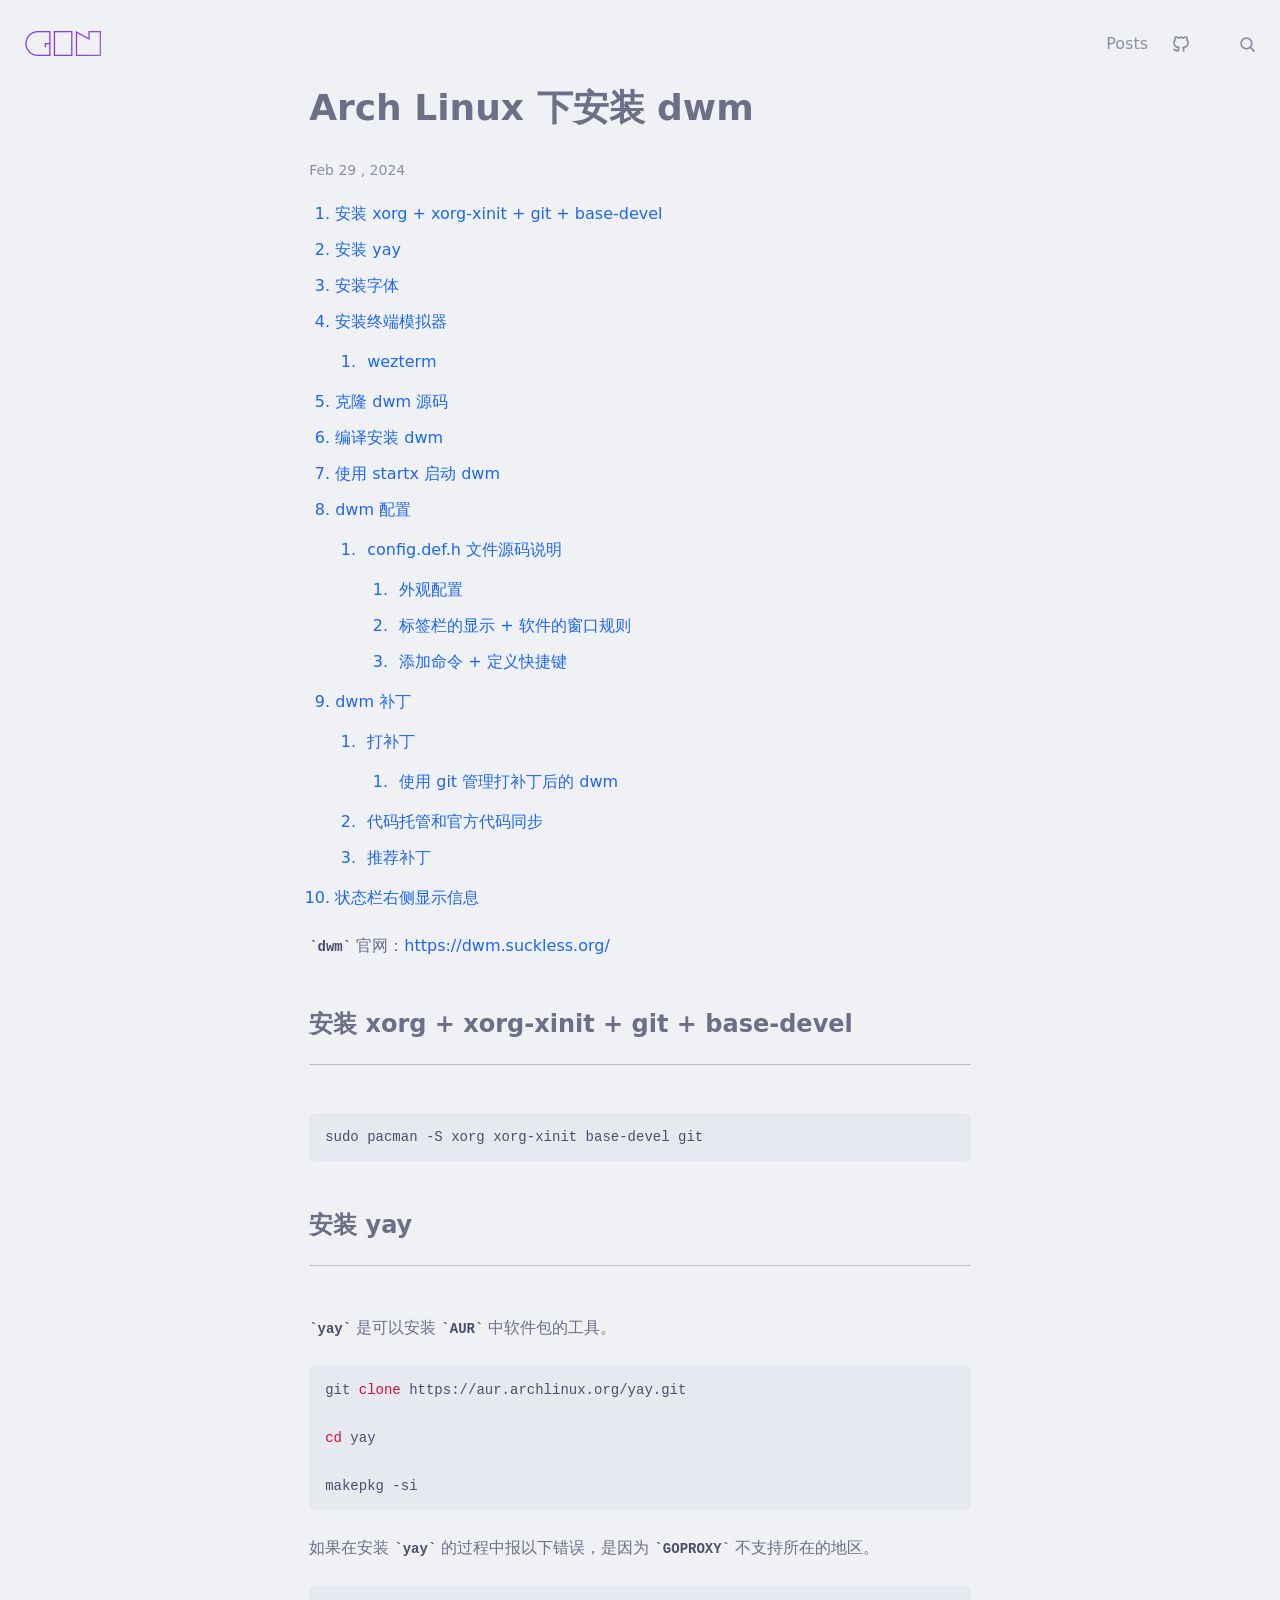
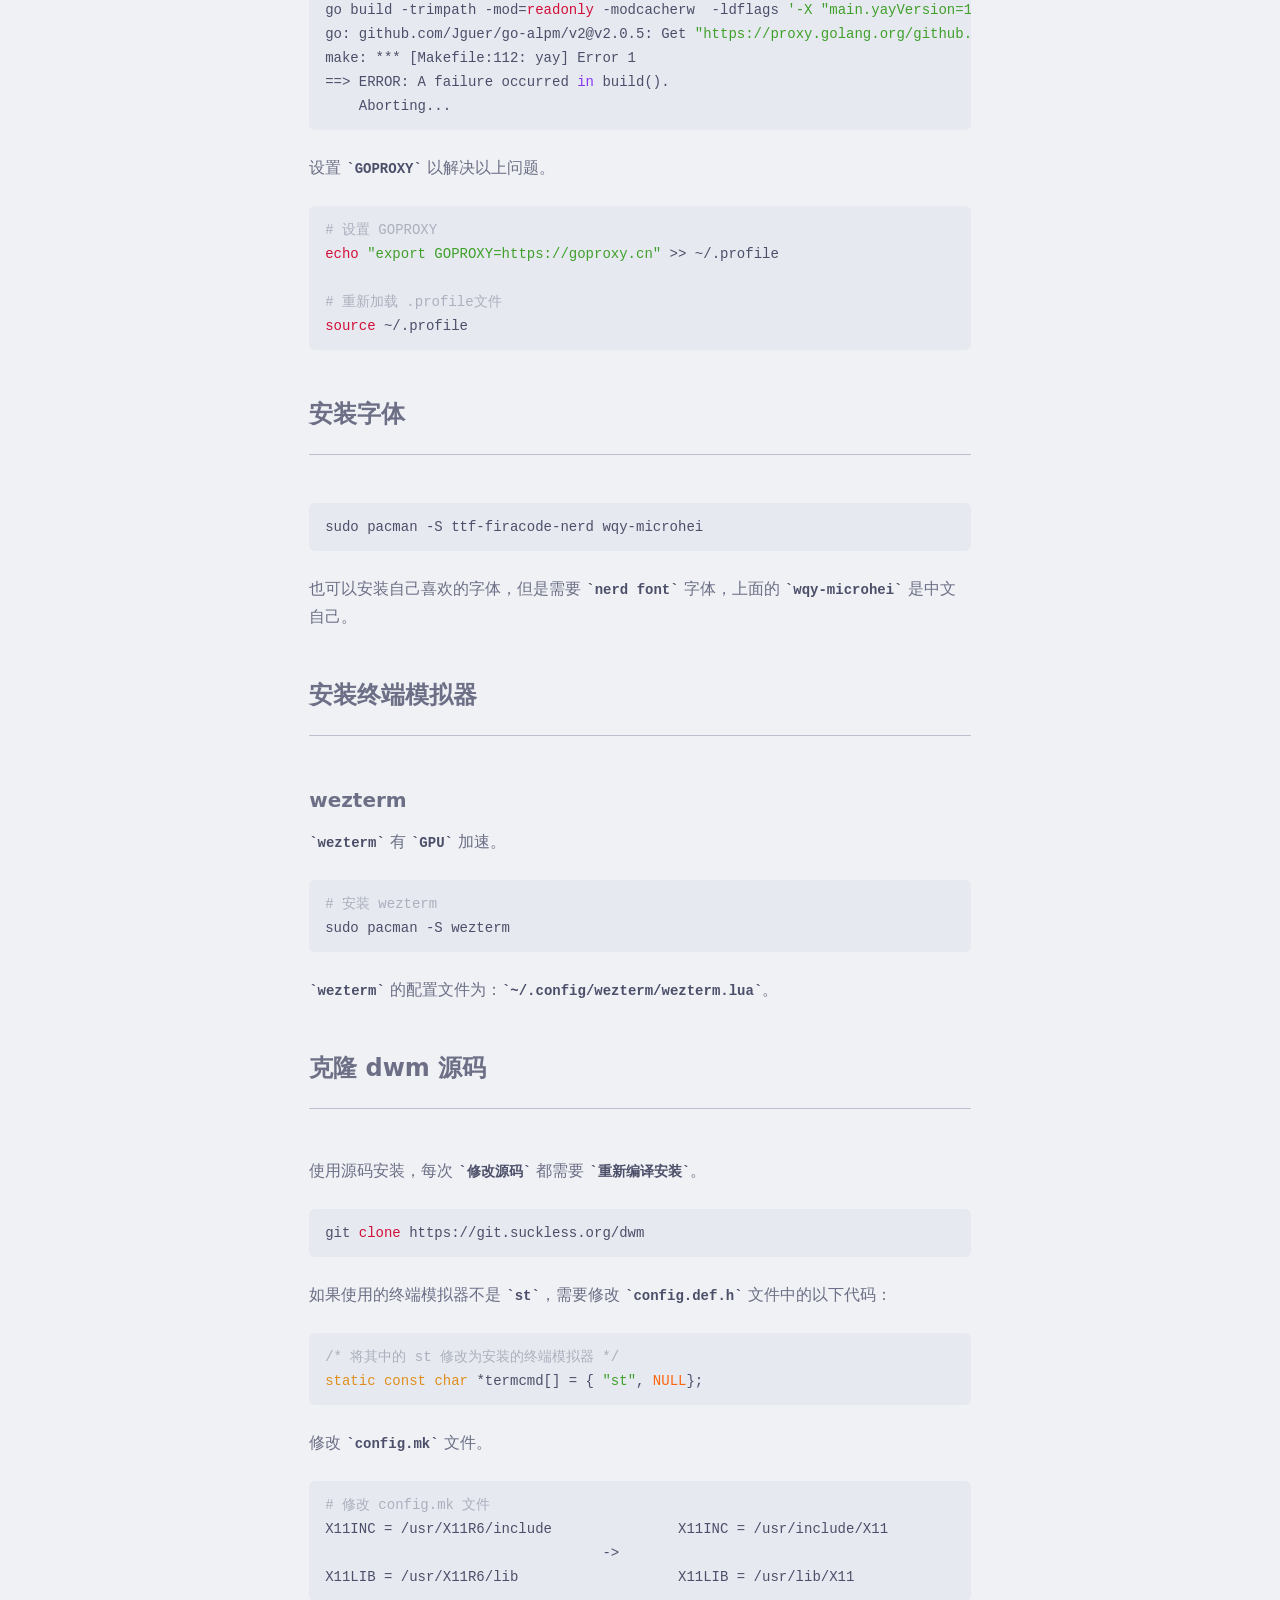
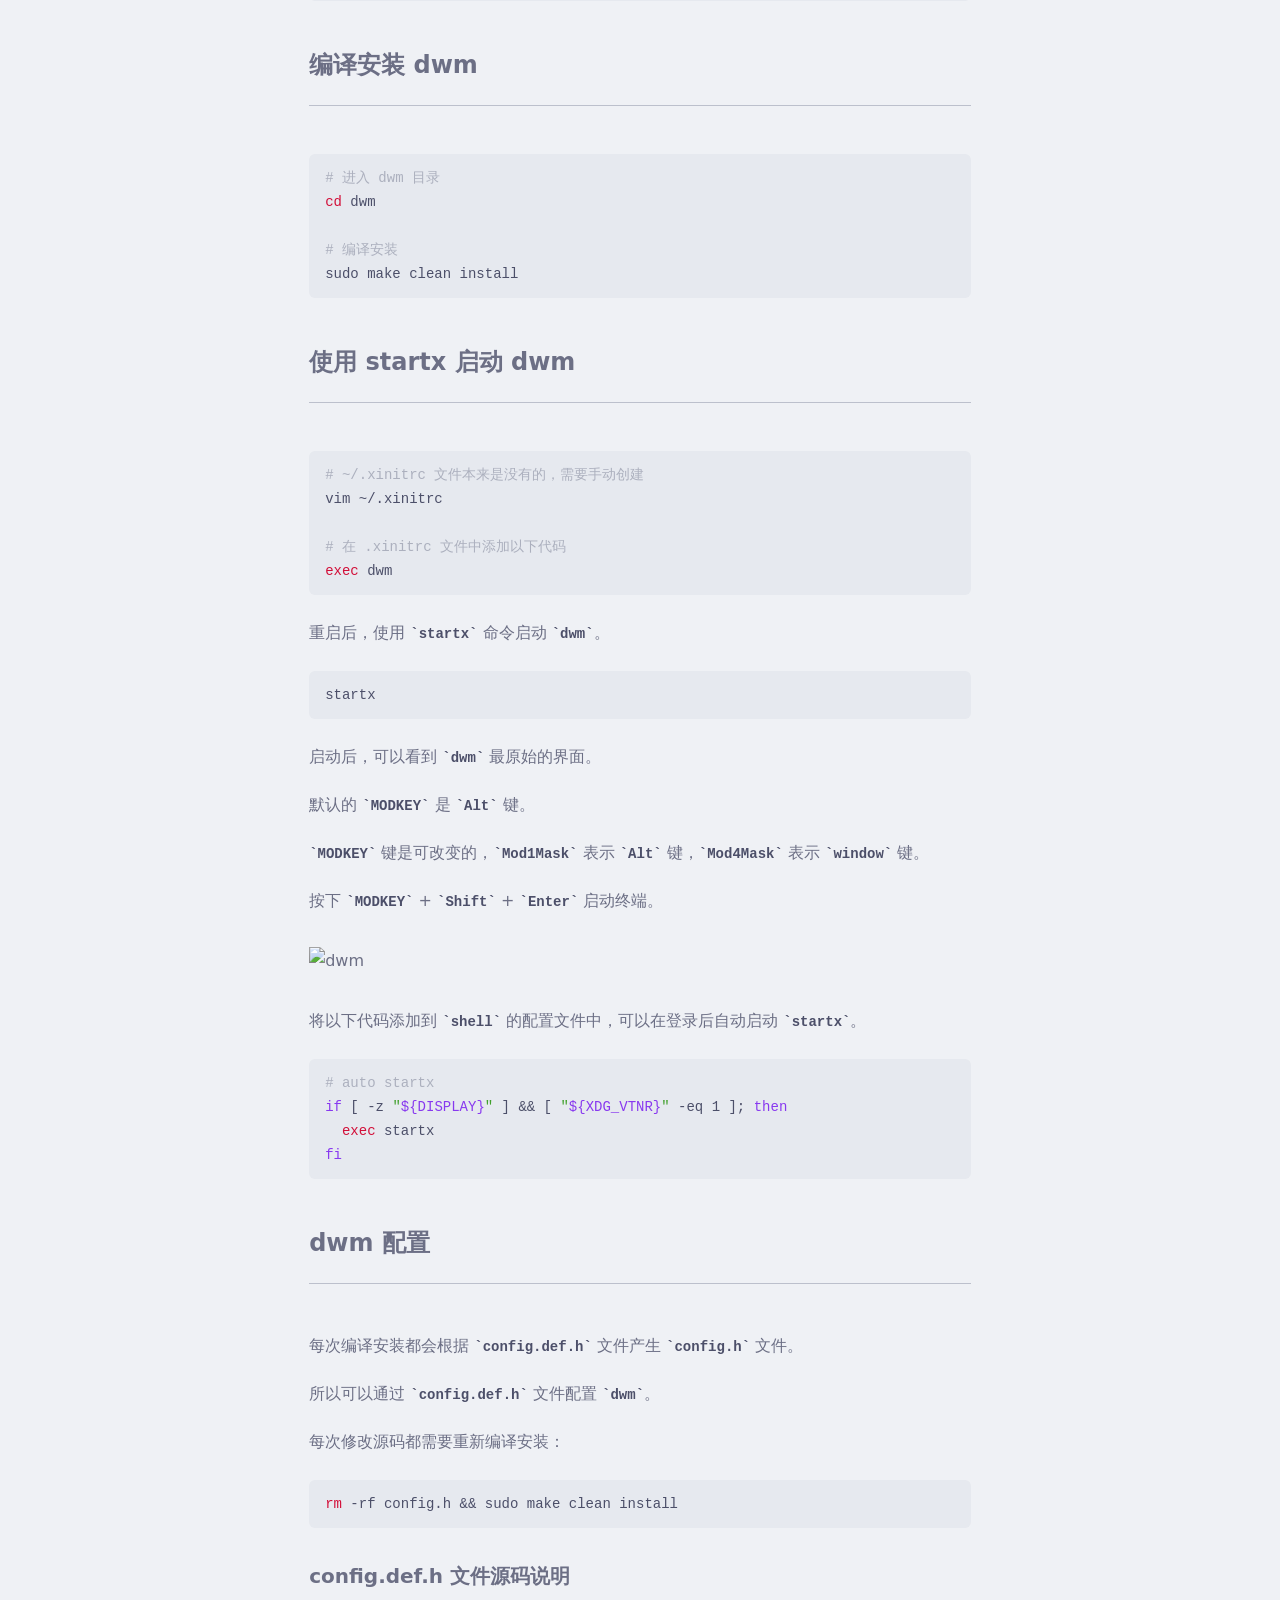
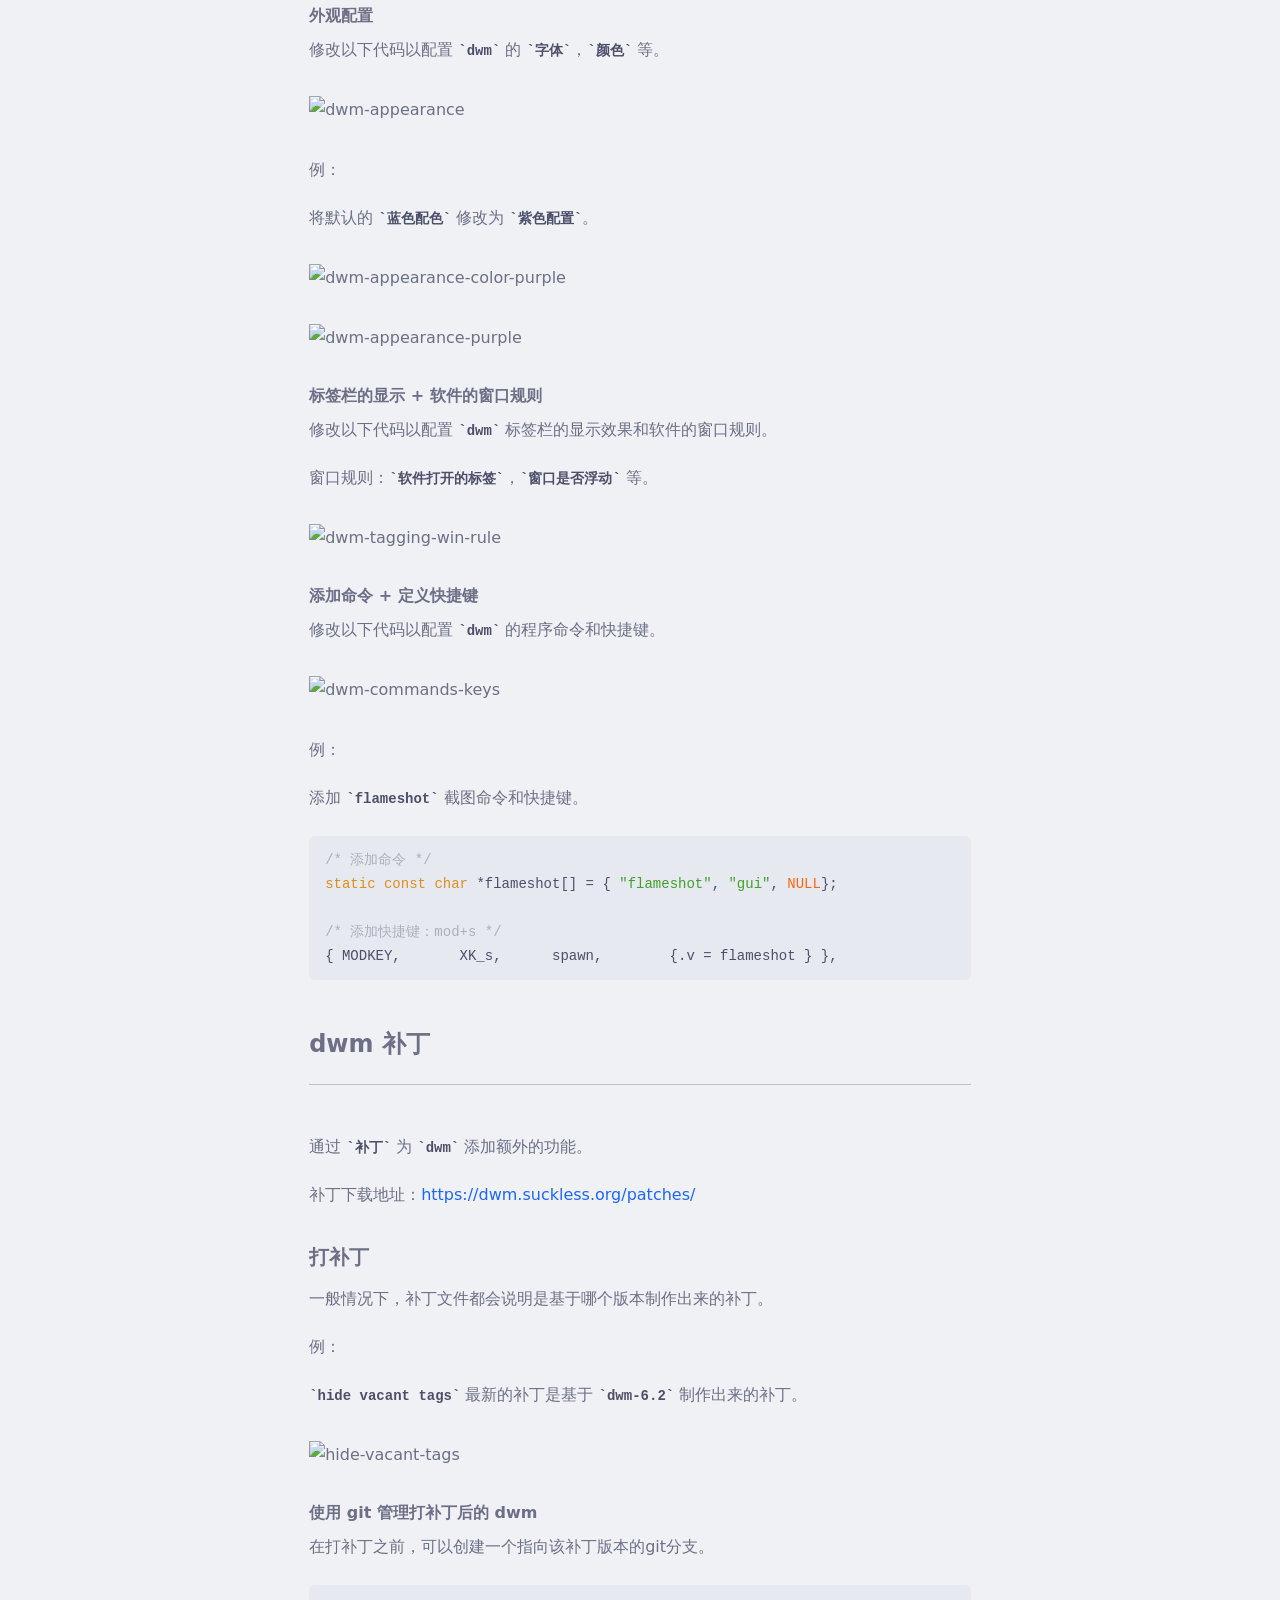
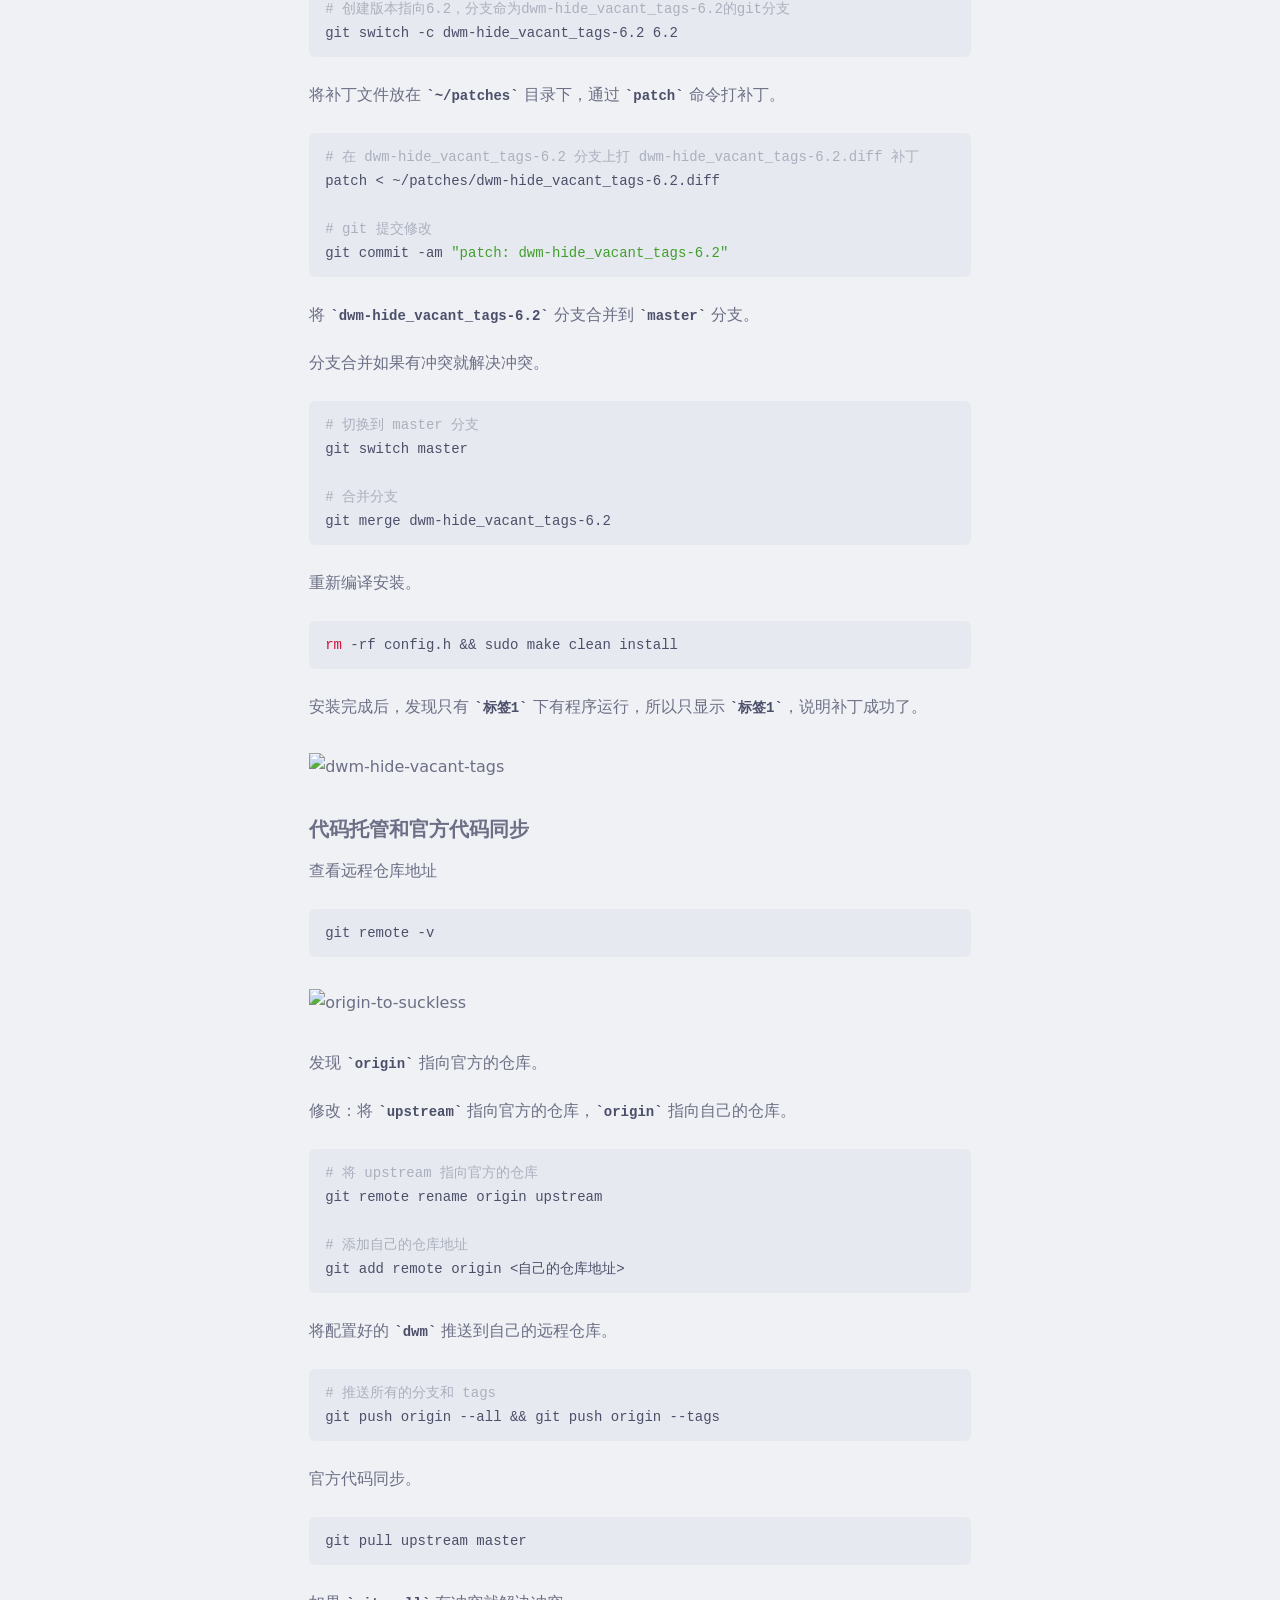
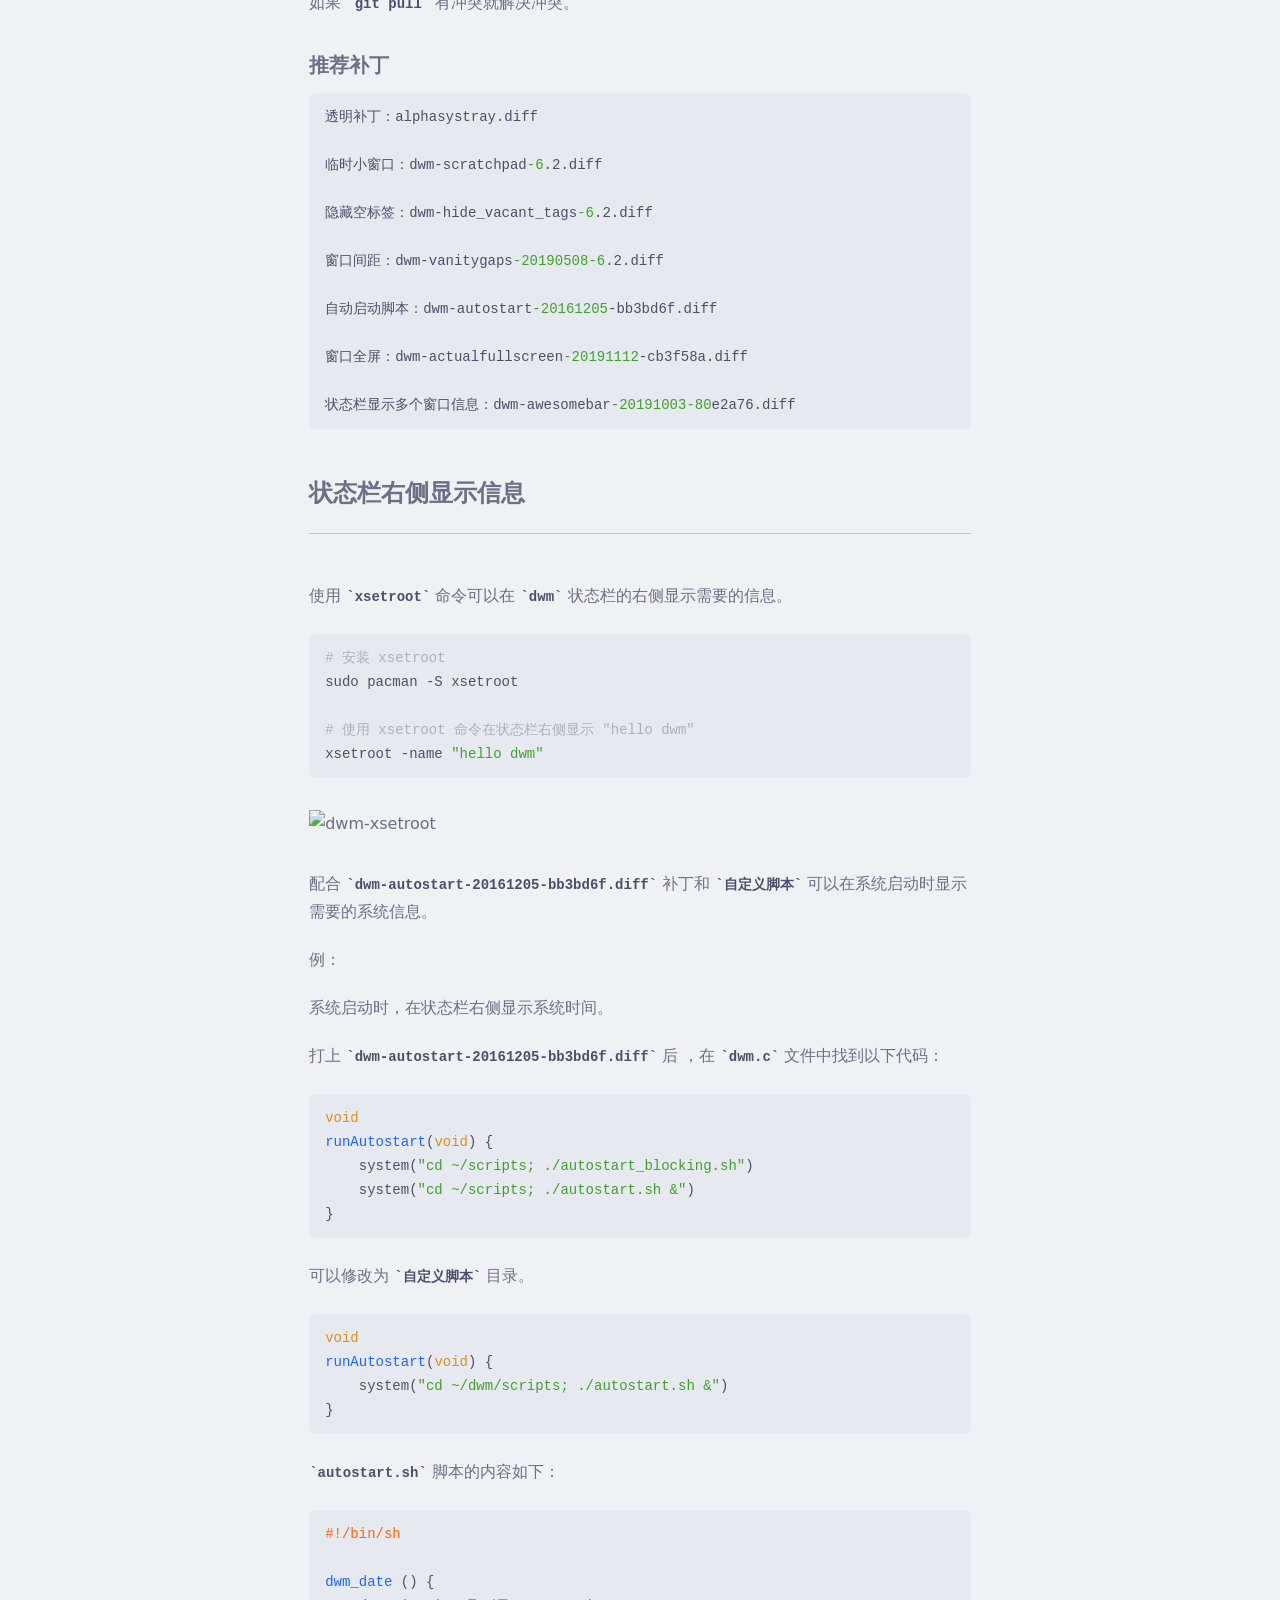
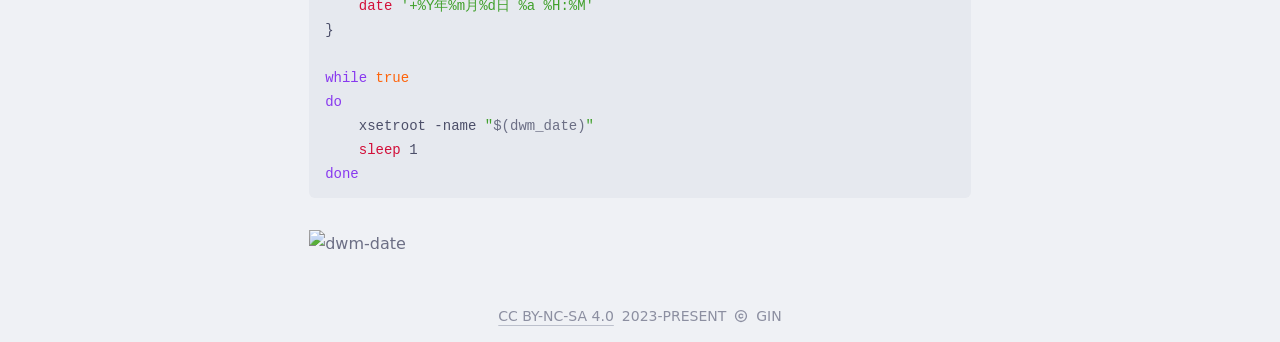
==== 2024/02/29/arch-linux-install-dwm/index.html @ 04372170 "update arch linux install dwm" ====
<!DOCTYPE html>
<html lang="en">

<head>
  <meta charset="UTF-8">
  <meta http-equiv="X-UA-Compatible" content="IE=edge">
  <meta name="viewport" content="width=device-width, initial-scale=1.0">
  <title>
    GIN
  </title>
  
<link rel="stylesheet" href="/css/common.c8cf2b51b064b4d7b999.css">
<link rel="stylesheet" href="/css/vendors.9b3ef06cd1c3624bd43e.css">

    <link rel="icon" type="image/x-icon" href="/images/favicon.ico">
<meta name="generator" content="Hexo 6.3.0"></head>


  <body class="flex flex-col h-full text-text bg-base">
    <!-- 头部 -->
    <header class="flex justify-between items-center p-6 text-text">
  <!-- logo -->
  <a class="text-4xl font-['DubtronicInline'] text-animation"
  href="/">
  GIN
</a>

    <!-- 导航栏 -->
    <nav class="flex items-center gap-x-6 text-overlay1">
  
    
      <a class="flex justify-center items-center hover:text-text" href="/archives/"
        title="Posts">
        <span class="text-lg icon-[charm--notes] md:hidden"></span>
        
          <span class="hidden md:inline-block">
            Posts
          </span>
          
      </a>
      
        
    
      <a class="flex justify-center items-center hover:text-text" target="_blank" rel="noopener" href="https://github.com/GIN-18"
        title="Github">
        <span class="text-lg icon-[charm--github] md:inline-block"></span>
        
      </a>
      
        

          <button id="mode-icon" class="text-lg transition duration-200 ease-in hover:text-text" title="dark / light"
  data-palette="mocha"></button>
            
  <button id="search-btn" class="text-lg transition duration-200 ease-in icon-[charm--search] hover:text-text"
    title="search"></button>

  <div id="search-box"
    class="z-10 hidden flex-col absolute top-0 left-0 w-full h-full p-3 bg-mantle md:fixed md:top-1/2 md:left-1/2 md:-translate-x-1/2 md:-translate-y-1/2 md:w-1/2 md:h-3/4 md:border-2 md:border-surface2 md:rounded">
    <div class="flex justify-center items-center gap-2 w-full bg-inherit">
      <!-- 输入框 -->
      <div class="relative w-full bg-inherit">
        <input type="text" id="search-input"
          class="peer bg-transparent w-full p-2 rounded text-subtext0 placeholder-transparent ring-2 ring-surface2 focus:ring-blue focus:outline-none focus:border-blue"
          placeholder="Search" />
        <label for="search-input"
          class="absolute cursor-text left-0 -top-3 text-sm text-surface2 bg-inherit mx-1 px-1 peer-placeholder-shown:text-base peer-placeholder-shown:text-surface2 peer-placeholder-shown:top-2 peer-focus:-top-3 peer-focus:text-blue peer-focus:text-sm transition-all">
          Search
        </label>
      </div>

      <!-- 关闭按钮 -->
      <button id="search-close"
        class="flex justify-center items-center p-3 border-2 border-surface2 rounded bg-inherit transition duration-200 ease-in hover:border-text hover:text-text">
        <span class="icon-[charm--cross]"></span>
      </button>
    </div>

    <!-- 搜索结果 -->
    <ul id="search-result" class="flex flex-col gap-2 mt-2 border-inherit"></ul>
  </div>
  
</nav>
</header>

      <main class="grow px-6 md:flex md:justify-center">
        <article class="prose">
  <div>
    <h1>
      Arch Linux 下安装 dwm
    </h1>
  </div>
  <div class="my-2 text-overlay1 text-sm">
    <span>Feb 29</span>
    <span>,</span>
    <span>2024</span>
  </div>
  <ol class="toc"><li class="toc-item toc-level-2"><a class="toc-link" href="#%E5%AE%89%E8%A3%85-xorg-xorg-xinit-git-base-devel"><span class="toc-text">安装 xorg + xorg-xinit + git + base-devel</span></a></li><li class="toc-item toc-level-2"><a class="toc-link" href="#%E5%AE%89%E8%A3%85-yay"><span class="toc-text">安装 yay</span></a></li><li class="toc-item toc-level-2"><a class="toc-link" href="#%E5%AE%89%E8%A3%85%E5%AD%97%E4%BD%93"><span class="toc-text">安装字体</span></a></li><li class="toc-item toc-level-2"><a class="toc-link" href="#%E5%AE%89%E8%A3%85%E7%BB%88%E7%AB%AF%E6%A8%A1%E6%8B%9F%E5%99%A8"><span class="toc-text">安装终端模拟器</span></a><ol class="toc-child"><li class="toc-item toc-level-3"><a class="toc-link" href="#wezterm"><span class="toc-text">wezterm</span></a></li></ol></li><li class="toc-item toc-level-2"><a class="toc-link" href="#%E5%85%8B%E9%9A%86-dwm-%E6%BA%90%E7%A0%81"><span class="toc-text">克隆 dwm 源码</span></a></li><li class="toc-item toc-level-2"><a class="toc-link" href="#%E7%BC%96%E8%AF%91%E5%AE%89%E8%A3%85-dwm"><span class="toc-text">编译安装 dwm</span></a></li><li class="toc-item toc-level-2"><a class="toc-link" href="#%E4%BD%BF%E7%94%A8-startx-%E5%90%AF%E5%8A%A8-dwm"><span class="toc-text">使用 startx 启动 dwm</span></a></li><li class="toc-item toc-level-2"><a class="toc-link" href="#dwm-%E9%85%8D%E7%BD%AE"><span class="toc-text">dwm 配置</span></a><ol class="toc-child"><li class="toc-item toc-level-3"><a class="toc-link" href="#config-def-h-%E6%96%87%E4%BB%B6%E6%BA%90%E7%A0%81%E8%AF%B4%E6%98%8E"><span class="toc-text">config.def.h 文件源码说明</span></a><ol class="toc-child"><li class="toc-item toc-level-4"><a class="toc-link" href="#%E5%A4%96%E8%A7%82%E9%85%8D%E7%BD%AE"><span class="toc-text">外观配置</span></a></li><li class="toc-item toc-level-4"><a class="toc-link" href="#%E6%A0%87%E7%AD%BE%E6%A0%8F%E7%9A%84%E6%98%BE%E7%A4%BA-%E8%BD%AF%E4%BB%B6%E7%9A%84%E7%AA%97%E5%8F%A3%E8%A7%84%E5%88%99"><span class="toc-text">标签栏的显示 + 软件的窗口规则</span></a></li><li class="toc-item toc-level-4"><a class="toc-link" href="#%E6%B7%BB%E5%8A%A0%E5%91%BD%E4%BB%A4-%E5%AE%9A%E4%B9%89%E5%BF%AB%E6%8D%B7%E9%94%AE"><span class="toc-text">添加命令 + 定义快捷键</span></a></li></ol></li></ol></li><li class="toc-item toc-level-2"><a class="toc-link" href="#dwm-%E8%A1%A5%E4%B8%81"><span class="toc-text">dwm 补丁</span></a><ol class="toc-child"><li class="toc-item toc-level-3"><a class="toc-link" href="#%E6%89%93%E8%A1%A5%E4%B8%81"><span class="toc-text">打补丁</span></a><ol class="toc-child"><li class="toc-item toc-level-4"><a class="toc-link" href="#%E4%BD%BF%E7%94%A8-git-%E7%AE%A1%E7%90%86%E6%89%93%E8%A1%A5%E4%B8%81%E5%90%8E%E7%9A%84-dwm"><span class="toc-text">使用 git 管理打补丁后的 dwm</span></a></li></ol></li><li class="toc-item toc-level-3"><a class="toc-link" href="#%E4%BB%A3%E7%A0%81%E6%89%98%E7%AE%A1%E5%92%8C%E5%AE%98%E6%96%B9%E4%BB%A3%E7%A0%81%E5%90%8C%E6%AD%A5"><span class="toc-text">代码托管和官方代码同步</span></a></li><li class="toc-item toc-level-3"><a class="toc-link" href="#%E6%8E%A8%E8%8D%90%E8%A1%A5%E4%B8%81"><span class="toc-text">推荐补丁</span></a></li></ol></li><li class="toc-item toc-level-2"><a class="toc-link" href="#%E7%8A%B6%E6%80%81%E6%A0%8F%E5%8F%B3%E4%BE%A7%E6%98%BE%E7%A4%BA%E4%BF%A1%E6%81%AF"><span class="toc-text">状态栏右侧显示信息</span></a></li></ol>
  <div class="articleLink">
    <p><code>dwm</code> 官网：<a target="_blank" rel="noopener" href="https://dwm.suckless.org/">https://dwm.suckless.org/</a></p>
<h2 id="安装-xorg-xorg-xinit-git-base-devel"><a href="#安装-xorg-xorg-xinit-git-base-devel" class="headerlink" title="安装 xorg + xorg-xinit + git + base-devel"></a>安装 xorg + xorg-xinit + git + base-devel</h2><hr>
<pre><code class="sh">sudo pacman -S xorg xorg-xinit base-devel git
</code></pre>
<h2 id="安装-yay"><a href="#安装-yay" class="headerlink" title="安装 yay"></a>安装 yay</h2><hr>
<p><code>yay</code> 是可以安装 <code>AUR</code> 中软件包的工具。</p>
<pre><code class="sh">git clone https://aur.archlinux.org/yay.git

cd yay

makepkg -si
</code></pre>
<p>如果在安装 <code>yay</code> 的过程中报以下错误，是因为 <code>GOPROXY</code> 不支持所在的地区。</p>
<pre><code class="sh">go build -trimpath -mod=readonly -modcacherw  -ldflags &#39;-X &quot;main.yayVersion=10.2.2&quot; -X &quot;main.localePath=/usr/share/locale/&quot; -linkmode=external&#39; -buildmode=pie -o yay
go: github.com/Jguer/go-alpm/v2@v2.0.5: Get &quot;https://proxy.golang.org/github.com/%21jguer/go-alpm/v2/@v/v2.0.5.mod&quot;: dial tcp 216.58.200.241:443: i/o timeout
make: *** [Makefile:112: yay] Error 1
==&gt; ERROR: A failure occurred in build().
    Aborting...
</code></pre>
<p>设置 <code>GOPROXY</code> 以解决以上问题。</p>
<pre><code class="sh"># 设置 GOPROXY
echo &quot;export GOPROXY=https://goproxy.cn&quot; &gt;&gt; ~/.profile

# 重新加载 .profile文件
source ~/.profile
</code></pre>
<h2 id="安装字体"><a href="#安装字体" class="headerlink" title="安装字体"></a>安装字体</h2><hr>
<pre><code class="sh">sudo pacman -S ttf-firacode-nerd wqy-microhei
</code></pre>
<p>也可以安装自己喜欢的字体，但是需要 <code>nerd font</code> 字体，上面的 <code>wqy-microhei</code> 是中文自己。</p>
<h2 id="安装终端模拟器"><a href="#安装终端模拟器" class="headerlink" title="安装终端模拟器"></a>安装终端模拟器</h2><hr>
<h3 id="wezterm"><a href="#wezterm" class="headerlink" title="wezterm"></a>wezterm</h3><p><code>wezterm</code> 有 <code>GPU</code> 加速。</p>
<pre><code class="sh"># 安装 wezterm
sudo pacman -S wezterm
</code></pre>
<p><code>wezterm</code> 的配置文件为：<code>~/.config/wezterm/wezterm.lua</code>。</p>
<h2 id="克隆-dwm-源码"><a href="#克隆-dwm-源码" class="headerlink" title="克隆 dwm 源码"></a>克隆 dwm 源码</h2><hr>
<p>使用源码安装，每次 <code>修改源码</code> 都需要 <code>重新编译安装</code>。</p>
<pre><code class="sh">git clone https://git.suckless.org/dwm
</code></pre>
<p>如果使用的终端模拟器不是 <code>st</code>，需要修改 <code>config.def.h</code> 文件中的以下代码：</p>
<pre><code class="c">/* 将其中的 st 修改为安装的终端模拟器 */
static const char *termcmd[] = &#123; &quot;st&quot;, NULL&#125;;
</code></pre>
<p>修改 <code>config.mk</code> 文件。</p>
<pre><code class="sh"># 修改 config.mk 文件
X11INC = /usr/X11R6/include               X11INC = /usr/include/X11
                                 -&gt;
X11LIB = /usr/X11R6/lib                   X11LIB = /usr/lib/X11
</code></pre>
<h2 id="编译安装-dwm"><a href="#编译安装-dwm" class="headerlink" title="编译安装 dwm"></a>编译安装 dwm</h2><hr>
<pre><code class="sh"># 进入 dwm 目录
cd dwm

# 编译安装
sudo make clean install
</code></pre>
<h2 id="使用-startx-启动-dwm"><a href="#使用-startx-启动-dwm" class="headerlink" title="使用 startx 启动 dwm"></a>使用 startx 启动 dwm</h2><hr>
<pre><code class="sh"># ~/.xinitrc 文件本来是没有的，需要手动创建
vim ~/.xinitrc

# 在 .xinitrc 文件中添加以下代码
exec dwm
</code></pre>
<p>重启后，使用 <code>startx</code> 命令启动 <code>dwm</code>。</p>
<pre><code class="sh">startx
</code></pre>
<p>启动后，可以看到 <code>dwm</code> 最原始的界面。</p>
<p>默认的 <code>MODKEY</code> 是 <code>Alt</code> 键。</p>
<p><code>MODKEY</code> 键是可改变的，<code>Mod1Mask</code> 表示 <code>Alt</code> 键，<code>Mod4Mask</code> 表示 <code>window</code> 键。</p>
<p>按下 <code>MODKEY</code> + <code>Shift</code> + <code>Enter</code> 启动终端。</p>
<p><img src="https://github.com/gin-18/pictures/blob/master/blog/arch-linux-install-dwm/dwm.png?raw=true" alt="dwm"></p>
<p>将以下代码添加到 <code>shell</code> 的配置文件中，可以在登录后自动启动 <code>startx</code>。</p>
<pre><code class="sh"># auto startx
if [ -z &quot;$&#123;DISPLAY&#125;&quot; ] &amp;&amp; [ &quot;$&#123;XDG_VTNR&#125;&quot; -eq 1 ]; then
  exec startx
fi
</code></pre>
<h2 id="dwm-配置"><a href="#dwm-配置" class="headerlink" title="dwm 配置"></a>dwm 配置</h2><hr>
<p>每次编译安装都会根据 <code>config.def.h</code> 文件产生 <code>config.h</code> 文件。</p>
<p>所以可以通过 <code>config.def.h</code> 文件配置 <code>dwm</code>。</p>
<p>每次修改源码都需要重新编译安装：</p>
<pre><code class="sh">rm -rf config.h &amp;&amp; sudo make clean install
</code></pre>
<h3 id="config-def-h-文件源码说明"><a href="#config-def-h-文件源码说明" class="headerlink" title="config.def.h 文件源码说明"></a>config.def.h 文件源码说明</h3><h4 id="外观配置"><a href="#外观配置" class="headerlink" title="外观配置"></a>外观配置</h4><p>修改以下代码以配置 <code>dwm</code> 的 <code>字体</code>，<code>颜色</code> 等。</p>
<p><img src="https://github.com/gin-18/pictures/blob/master/blog/arch-linux-install-dwm/dwm-appearance.png?raw=true" alt="dwm-appearance"></p>
<p>例：</p>
<p>将默认的 <code>蓝色配色</code> 修改为 <code>紫色配置</code>。</p>
<p><img src="https://github.com/gin-18/pictures/blob/master/blog/arch-linux-install-dwm/dwm-appearance-color-purple.png?raw=true" alt="dwm-appearance-color-purple"></p>
<p><img src="https://github.com/gin-18/pictures/blob/master/blog/arch-linux-install-dwm/dwm-appearance-purple.png?raw=true" alt="dwm-appearance-purple"></p>
<h4 id="标签栏的显示-软件的窗口规则"><a href="#标签栏的显示-软件的窗口规则" class="headerlink" title="标签栏的显示 + 软件的窗口规则"></a>标签栏的显示 + 软件的窗口规则</h4><p>修改以下代码以配置 <code>dwm</code> 标签栏的显示效果和软件的窗口规则。</p>
<p>窗口规则：<code>软件打开的标签</code>，<code>窗口是否浮动</code> 等。</p>
<p><img src="https://github.com/gin-18/pictures/blob/master/blog/arch-linux-install-dwm/dwm-tagging-win-rule.png?raw=true" alt="dwm-tagging-win-rule"></p>
<h4 id="添加命令-定义快捷键"><a href="#添加命令-定义快捷键" class="headerlink" title="添加命令 + 定义快捷键"></a>添加命令 + 定义快捷键</h4><p>修改以下代码以配置 <code>dwm</code> 的程序命令和快捷键。</p>
<p><img src="https://github.com/gin-18/pictures/blob/master/blog/arch-linux-install-dwm/dwm-commands-keys.png?raw=true" alt="dwm-commands-keys"></p>
<p>例：</p>
<p>添加 <code>flameshot</code> 截图命令和快捷键。</p>
<pre><code class="c">/* 添加命令 */
static const char *flameshot[] = &#123; &quot;flameshot&quot;, &quot;gui&quot;, NULL&#125;;

/* 添加快捷键：mod+s */
&#123; MODKEY,       XK_s,      spawn,        &#123;.v = flameshot &#125; &#125;,
</code></pre>
<h2 id="dwm-补丁"><a href="#dwm-补丁" class="headerlink" title="dwm 补丁"></a>dwm 补丁</h2><hr>
<p>通过 <code>补丁</code> 为 <code>dwm</code> 添加额外的功能。</p>
<p>补丁下载地址：<a target="_blank" rel="noopener" href="https://dwm.suckless.org/patches/">https://dwm.suckless.org/patches/</a></p>
<h3 id="打补丁"><a href="#打补丁" class="headerlink" title="打补丁"></a>打补丁</h3><p>一般情况下，补丁文件都会说明是基于哪个版本制作出来的补丁。</p>
<p>例：</p>
<p><code>hide vacant tags</code> 最新的补丁是基于 <code>dwm-6.2</code> 制作出来的补丁。</p>
<p><img src="https://github.com/gin-18/pictures/blob/master/blog/arch-linux-install-dwm/hide-vacant-tags.png?raw=true" alt="hide-vacant-tags"></p>
<h4 id="使用-git-管理打补丁后的-dwm"><a href="#使用-git-管理打补丁后的-dwm" class="headerlink" title="使用 git 管理打补丁后的 dwm"></a>使用 git 管理打补丁后的 dwm</h4><p>在打补丁之前，可以创建一个指向该补丁版本的git分支。</p>
<pre><code class="sh"># 创建版本指向6.2，分支命为dwm-hide_vacant_tags-6.2的git分支
git switch -c dwm-hide_vacant_tags-6.2 6.2
</code></pre>
<p>将补丁文件放在 <code>~/patches</code> 目录下，通过 <code>patch</code> 命令打补丁。</p>
<pre><code class="sh"># 在 dwm-hide_vacant_tags-6.2 分支上打 dwm-hide_vacant_tags-6.2.diff 补丁
patch &lt; ~/patches/dwm-hide_vacant_tags-6.2.diff

# git 提交修改
git commit -am &quot;patch: dwm-hide_vacant_tags-6.2&quot;
</code></pre>
<p>将 <code>dwm-hide_vacant_tags-6.2</code> 分支合并到 <code>master</code> 分支。</p>
<p>分支合并如果有冲突就解决冲突。</p>
<pre><code class="sh"># 切换到 master 分支
git switch master

# 合并分支
git merge dwm-hide_vacant_tags-6.2
</code></pre>
<p>重新编译安装。</p>
<pre><code class="sh">rm -rf config.h &amp;&amp; sudo make clean install
</code></pre>
<p>安装完成后，发现只有 <code>标签1</code> 下有程序运行，所以只显示 <code>标签1</code>，说明补丁成功了。</p>
<p><img src="https://github.com/gin-18/pictures/blob/master/blog/arch-linux-install-dwm/dwm-patch-hide-vacant-tags.png?raw=true" alt="dwm-hide-vacant-tags"></p>
<h3 id="代码托管和官方代码同步"><a href="#代码托管和官方代码同步" class="headerlink" title="代码托管和官方代码同步"></a>代码托管和官方代码同步</h3><p>查看远程仓库地址</p>
<pre><code class="sh">git remote -v
</code></pre>
<p><img src="https://github.com/gin-18/pictures/blob/master/blog/arch-linux-install-dwm/origin-to-suckless.png?raw=true" alt="origin-to-suckless"></p>
<p>发现 <code>origin</code> 指向官方的仓库。</p>
<p>修改：将 <code>upstream</code> 指向官方的仓库，<code>origin</code> 指向自己的仓库。</p>
<pre><code class="sh"># 将 upstream 指向官方的仓库
git remote rename origin upstream

# 添加自己的仓库地址
git add remote origin &lt;自己的仓库地址&gt;
</code></pre>
<p>将配置好的 <code>dwm</code> 推送到自己的远程仓库。</p>
<pre><code class="sh"># 推送所有的分支和 tags
git push origin --all &amp;&amp; git push origin --tags
</code></pre>
<p>官方代码同步。</p>
<pre><code class="sh">git pull upstream master
</code></pre>
<p>如果 <code>git pull</code> 有冲突就解决冲突。</p>
<h3 id="推荐补丁"><a href="#推荐补丁" class="headerlink" title="推荐补丁"></a>推荐补丁</h3><pre><code>透明补丁：alphasystray.diff

临时小窗口：dwm-scratchpad-6.2.diff

隐藏空标签：dwm-hide_vacant_tags-6.2.diff

窗口间距：dwm-vanitygaps-20190508-6.2.diff

自动启动脚本：dwm-autostart-20161205-bb3bd6f.diff

窗口全屏：dwm-actualfullscreen-20191112-cb3f58a.diff

状态栏显示多个窗口信息：dwm-awesomebar-20191003-80e2a76.diff
</code></pre>
<h2 id="状态栏右侧显示信息"><a href="#状态栏右侧显示信息" class="headerlink" title="状态栏右侧显示信息"></a>状态栏右侧显示信息</h2><hr>
<p>使用 <code>xsetroot</code> 命令可以在 <code>dwm</code> 状态栏的右侧显示需要的信息。</p>
<pre><code class="sh"># 安装 xsetroot
sudo pacman -S xsetroot

# 使用 xsetroot 命令在状态栏右侧显示 &quot;hello dwm&quot;
xsetroot -name &quot;hello dwm&quot;
</code></pre>
<p><img src="https://github.com/gin-18/pictures/blob/master/blog/arch-linux-install-dwm/dwm-xsetroot.png?raw=true" alt="dwm-xsetroot"></p>
<p>配合 <code>dwm-autostart-20161205-bb3bd6f.diff</code> 补丁和 <code>自定义脚本</code> 可以在系统启动时显示需要的系统信息。</p>
<p>例：</p>
<p>系统启动时，在状态栏右侧显示系统时间。</p>
<p>打上 <code>dwm-autostart-20161205-bb3bd6f.diff</code> 后 ，在 <code>dwm.c</code> 文件中找到以下代码：</p>
<pre><code class="c">void
runAutostart(void) &#123;
    system(&quot;cd ~/scripts; ./autostart_blocking.sh&quot;)
    system(&quot;cd ~/scripts; ./autostart.sh &amp;&quot;)
&#125;
</code></pre>
<p>可以修改为 <code>自定义脚本</code> 目录。</p>
<pre><code class="c">void
runAutostart(void) &#123;
    system(&quot;cd ~/dwm/scripts; ./autostart.sh &amp;&quot;)
&#125;
</code></pre>
<p><code>autostart.sh</code> 脚本的内容如下：</p>
<pre><code class="sh">#!/bin/sh

dwm_date () &#123;
    date &#39;+%Y年%m月%d日 %a %H:%M&#39;
&#125;

while true
do
    xsetroot -name &quot;$(dwm_date)&quot;
    sleep 1
done
</code></pre>
<p><img src="https://github.com/gin-18/pictures/blob/master/blog/arch-linux-install-dwm/dwm-date-script.png?raw=true" alt="dwm-date"></p>

  </div>
</article>

      </main>

      <!-- 底部 -->
      
  <footer class="flex justify-center items-center gap-x-2 py-4 text-overlay1 text-sm">
    <a class="underline underline-offset-4 decoration-surface1 hover:decoration-overlay1"
      target="_blank" rel="noopener" href="https://creativecommons.org/licenses/by-nc-sa/4.0/">CC BY-NC-SA 4.0</a>
    2023-PRESENT
      <span class="text-sm icon-[charm--copyright]">copyright</span>
      GIN
  </footer>

        <!-- 回到顶部 -->
        <button id="top"
          class="hidden justify-center items-center fixed bottom-6 right-6 p-3 rounded-full text-surface2 transition duration-200 ease-in hover:text-text hover:bg-crust"
          title="back to top">
          <span class="icon-[charm--arrow-up]"></span>
        </button>

        
<script src="/js/common.e5cc339d0bc5839f13d5.js"></script>
<script src="/js/index.8d3c377fa4c8b4e38a33.js"></script>
<script src="/js/mode.77eee51b081cd2b9821d.js"></script>
<script src="/js/vendors.4a5f66e331e68bc6d83e.js"></script>

  </body>

</html>
---- css/common.c8cf2b51b064b4d7b999.css ----
/*
! tailwindcss v3.3.5 | MIT License | https://tailwindcss.com
*//*
1. Prevent padding and border from affecting element width. (https://github.com/mozdevs/cssremedy/issues/4)
2. Allow adding a border to an element by just adding a border-width. (https://github.com/tailwindcss/tailwindcss/pull/116)
*/

*,
::before,
::after {
  box-sizing: border-box; /* 1 */
  border-width: 0; /* 2 */
  border-style: solid; /* 2 */
  border-color: #e5e7eb; /* 2 */
}

::before,
::after {
  --tw-content: '';
}

/*
1. Use a consistent sensible line-height in all browsers.
2. Prevent adjustments of font size after orientation changes in iOS.
3. Use a more readable tab size.
4. Use the user's configured `sans` font-family by default.
5. Use the user's configured `sans` font-feature-settings by default.
6. Use the user's configured `sans` font-variation-settings by default.
*/

html {
  line-height: 1.5; /* 1 */
  -webkit-text-size-adjust: 100%; /* 2 */
  -moz-tab-size: 4; /* 3 */
  -o-tab-size: 4;
     tab-size: 4; /* 3 */
  font-family: ui-sans-serif, system-ui, -apple-system, BlinkMacSystemFont, "Segoe UI", Roboto, "Helvetica Neue", Arial, "Noto Sans", sans-serif, "Apple Color Emoji", "Segoe UI Emoji", "Segoe UI Symbol", "Noto Color Emoji"; /* 4 */
  font-feature-settings: normal; /* 5 */
  font-variation-settings: normal; /* 6 */
}

/*
1. Remove the margin in all browsers.
2. Inherit line-height from `html` so users can set them as a class directly on the `html` element.
*/

body {
  margin: 0; /* 1 */
  line-height: inherit; /* 2 */
}

/*
1. Add the correct height in Firefox.
2. Correct the inheritance of border color in Firefox. (https://bugzilla.mozilla.org/show_bug.cgi?id=190655)
3. Ensure horizontal rules are visible by default.
*/

hr {
  height: 0; /* 1 */
  color: inherit; /* 2 */
  border-top-width: 1px; /* 3 */
}

/*
Add the correct text decoration in Chrome, Edge, and Safari.
*/

abbr:where([title]) {
  -webkit-text-decoration: underline dotted;
          text-decoration: underline dotted;
}

/*
Remove the default font size and weight for headings.
*/

h1,
h2,
h3,
h4,
h5,
h6 {
  font-size: inherit;
  font-weight: inherit;
}

/*
Reset links to optimize for opt-in styling instead of opt-out.
*/

a {
  color: inherit;
  text-decoration: inherit;
}

/*
Add the correct font weight in Edge and Safari.
*/

b,
strong {
  font-weight: bolder;
}

/*
1. Use the user's configured `mono` font family by default.
2. Correct the odd `em` font sizing in all browsers.
*/

code,
kbd,
samp,
pre {
  font-family: ui-monospace, SFMono-Regular, Menlo, Monaco, Consolas, "Liberation Mono", "Courier New", monospace; /* 1 */
  font-size: 1em; /* 2 */
}

/*
Add the correct font size in all browsers.
*/

small {
  font-size: 80%;
}

/*
Prevent `sub` and `sup` elements from affecting the line height in all browsers.
*/

sub,
sup {
  font-size: 75%;
  line-height: 0;
  position: relative;
  vertical-align: baseline;
}

sub {
  bottom: -0.25em;
}

sup {
  top: -0.5em;
}

/*
1. Remove text indentation from table contents in Chrome and Safari. (https://bugs.chromium.org/p/chromium/issues/detail?id=999088, https://bugs.webkit.org/show_bug.cgi?id=201297)
2. Correct table border color inheritance in all Chrome and Safari. (https://bugs.chromium.org/p/chromium/issues/detail?id=935729, https://bugs.webkit.org/show_bug.cgi?id=195016)
3. Remove gaps between table borders by default.
*/

table {
  text-indent: 0; /* 1 */
  border-color: inherit; /* 2 */
  border-collapse: collapse; /* 3 */
}

/*
1. Change the font styles in all browsers.
2. Remove the margin in Firefox and Safari.
3. Remove default padding in all browsers.
*/

button,
input,
optgroup,
select,
textarea {
  font-family: inherit; /* 1 */
  font-feature-settings: inherit; /* 1 */
  font-variation-settings: inherit; /* 1 */
  font-size: 100%; /* 1 */
  font-weight: inherit; /* 1 */
  line-height: inherit; /* 1 */
  color: inherit; /* 1 */
  margin: 0; /* 2 */
  padding: 0; /* 3 */
}

/*
Remove the inheritance of text transform in Edge and Firefox.
*/

button,
select {
  text-transform: none;
}

/*
1. Correct the inability to style clickable types in iOS and Safari.
2. Remove default button styles.
*/

button,
[type='button'],
[type='reset'],
[type='submit'] {
  -webkit-appearance: button; /* 1 */
  background-color: transparent; /* 2 */
  background-image: none; /* 2 */
}

/*
Use the modern Firefox focus style for all focusable elements.
*/

:-moz-focusring {
  outline: auto;
}

/*
Remove the additional `:invalid` styles in Firefox. (https://github.com/mozilla/gecko-dev/blob/2f9eacd9d3d995c937b4251a5557d95d494c9be1/layout/style/res/forms.css#L728-L737)
*/

:-moz-ui-invalid {
  box-shadow: none;
}

/*
Add the correct vertical alignment in Chrome and Firefox.
*/

progress {
  vertical-align: baseline;
}

/*
Correct the cursor style of increment and decrement buttons in Safari.
*/

::-webkit-inner-spin-button,
::-webkit-outer-spin-button {
  height: auto;
}

/*
1. Correct the odd appearance in Chrome and Safari.
2. Correct the outline style in Safari.
*/

[type='search'] {
  -webkit-appearance: textfield; /* 1 */
  outline-offset: -2px; /* 2 */
}

/*
Remove the inner padding in Chrome and Safari on macOS.
*/

::-webkit-search-decoration {
  -webkit-appearance: none;
}

/*
1. Correct the inability to style clickable types in iOS and Safari.
2. Change font properties to `inherit` in Safari.
*/

::-webkit-file-upload-button {
  -webkit-appearance: button; /* 1 */
  font: inherit; /* 2 */
}

/*
Add the correct display in Chrome and Safari.
*/

summary {
  display: list-item;
}

/*
Removes the default spacing and border for appropriate elements.
*/

blockquote,
dl,
dd,
h1,
h2,
h3,
h4,
h5,
h6,
hr,
figure,
p,
pre {
  margin: 0;
}

fieldset {
  margin: 0;
  padding: 0;
}

legend {
  padding: 0;
}

ol,
ul,
menu {
  list-style: none;
  margin: 0;
  padding: 0;
}

/*
Reset default styling for dialogs.
*/
dialog {
  padding: 0;
}

/*
Prevent resizing textareas horizontally by default.
*/

textarea {
  resize: vertical;
}

/*
1. Reset the default placeholder opacity in Firefox. (https://github.com/tailwindlabs/tailwindcss/issues/3300)
2. Set the default placeholder color to the user's configured gray 400 color.
*/

input::-moz-placeholder, textarea::-moz-placeholder {
  opacity: 1; /* 1 */
  color: #9ca3af; /* 2 */
}

input::placeholder,
textarea::placeholder {
  opacity: 1; /* 1 */
  color: #9ca3af; /* 2 */
}

/*
Set the default cursor for buttons.
*/

button,
[role="button"] {
  cursor: pointer;
}

/*
Make sure disabled buttons don't get the pointer cursor.
*/
:disabled {
  cursor: default;
}

/*
1. Make replaced elements `display: block` by default. (https://github.com/mozdevs/cssremedy/issues/14)
2. Add `vertical-align: middle` to align replaced elements more sensibly by default. (https://github.com/jensimmons/cssremedy/issues/14#issuecomment-634934210)
   This can trigger a poorly considered lint error in some tools but is included by design.
*/

img,
svg,
video,
canvas,
audio,
iframe,
embed,
object {
  display: block; /* 1 */
  vertical-align: middle; /* 2 */
}

/*
Constrain images and videos to the parent width and preserve their intrinsic aspect ratio. (https://github.com/mozdevs/cssremedy/issues/14)
*/

img,
video {
  max-width: 100%;
  height: auto;
}

/* Make elements with the HTML hidden attribute stay hidden by default */
[hidden] {
  display: none;
}

:root {
  --ctp-rosewater: 220, 138, 120;
  --ctp-flamingo: 221, 120, 120;
  --ctp-pink: 234, 118, 203;
  --ctp-mauve: 136, 57, 239;
  --ctp-red: 210, 15, 57;
  --ctp-maroon: 230, 69, 83;
  --ctp-peach: 254, 100, 11;
  --ctp-yellow: 223, 142, 29;
  --ctp-green: 64, 160, 43;
  --ctp-teal: 23, 146, 153;
  --ctp-sky: 4, 165, 229;
  --ctp-sapphire: 32, 159, 181;
  --ctp-blue: 30, 102, 245;
  --ctp-lavender: 114, 135, 253;
  --ctp-text: 76, 79, 105;
  --ctp-subtext1: 92, 95, 119;
  --ctp-subtext0: 108, 111, 133;
  --ctp-overlay2: 124, 127, 147;
  --ctp-overlay1: 140, 143, 161;
  --ctp-overlay0: 156, 160, 176;
  --ctp-surface2: 172, 176, 190;
  --ctp-surface1: 188, 192, 204;
  --ctp-surface0: 204, 208, 218;
  --ctp-base: 239, 241, 245;
  --ctp-mantle: 230, 233, 239;
  --ctp-crust: 220, 224, 232;
}

.frappe {
  --ctp-rosewater: 242, 213, 207;
  --ctp-flamingo: 238, 190, 190;
  --ctp-pink: 244, 184, 228;
  --ctp-mauve: 202, 158, 230;
  --ctp-red: 231, 130, 132;
  --ctp-maroon: 234, 153, 156;
  --ctp-peach: 239, 159, 118;
  --ctp-yellow: 229, 200, 144;
  --ctp-green: 166, 209, 137;
  --ctp-teal: 129, 200, 190;
  --ctp-sky: 153, 209, 219;
  --ctp-sapphire: 133, 193, 220;
  --ctp-blue: 140, 170, 238;
  --ctp-lavender: 186, 187, 241;
  --ctp-text: 198, 208, 245;
  --ctp-subtext1: 181, 191, 226;
  --ctp-subtext0: 165, 173, 206;
  --ctp-overlay2: 148, 156, 187;
  --ctp-overlay1: 131, 139, 167;
  --ctp-overlay0: 115, 121, 148;
  --ctp-surface2: 98, 104, 128;
  --ctp-surface1: 81, 87, 109;
  --ctp-surface0: 65, 69, 89;
  --ctp-base: 48, 52, 70;
  --ctp-mantle: 41, 44, 60;
  --ctp-crust: 35, 38, 52;
}

.macchiato {
  --ctp-rosewater: 244, 219, 214;
  --ctp-flamingo: 240, 198, 198;
  --ctp-pink: 245, 189, 230;
  --ctp-mauve: 198, 160, 246;
  --ctp-red: 237, 135, 150;
  --ctp-maroon: 238, 153, 160;
  --ctp-peach: 245, 169, 127;
  --ctp-yellow: 238, 212, 159;
  --ctp-green: 166, 218, 149;
  --ctp-teal: 139, 213, 202;
  --ctp-sky: 145, 215, 227;
  --ctp-sapphire: 125, 196, 228;
  --ctp-blue: 138, 173, 244;
  --ctp-lavender: 183, 189, 248;
  --ctp-text: 202, 211, 245;
  --ctp-subtext1: 184, 192, 224;
  --ctp-subtext0: 165, 173, 203;
  --ctp-overlay2: 147, 154, 183;
  --ctp-overlay1: 128, 135, 162;
  --ctp-overlay0: 110, 115, 141;
  --ctp-surface2: 91, 96, 120;
  --ctp-surface1: 73, 77, 100;
  --ctp-surface0: 54, 58, 79;
  --ctp-base: 36, 39, 58;
  --ctp-mantle: 30, 32, 48;
  --ctp-crust: 24, 25, 38;
}

.mocha {
  --ctp-rosewater: 245, 224, 220;
  --ctp-flamingo: 242, 205, 205;
  --ctp-pink: 245, 194, 231;
  --ctp-mauve: 203, 166, 247;
  --ctp-red: 243, 139, 168;
  --ctp-maroon: 235, 160, 172;
  --ctp-peach: 250, 179, 135;
  --ctp-yellow: 249, 226, 175;
  --ctp-green: 166, 227, 161;
  --ctp-teal: 148, 226, 213;
  --ctp-sky: 137, 220, 235;
  --ctp-sapphire: 116, 199, 236;
  --ctp-blue: 137, 180, 250;
  --ctp-lavender: 180, 190, 254;
  --ctp-text: 205, 214, 244;
  --ctp-subtext1: 186, 194, 222;
  --ctp-subtext0: 166, 173, 200;
  --ctp-overlay2: 147, 153, 178;
  --ctp-overlay1: 127, 132, 156;
  --ctp-overlay0: 108, 112, 134;
  --ctp-surface2: 88, 91, 112;
  --ctp-surface1: 69, 71, 90;
  --ctp-surface0: 49, 50, 68;
  --ctp-base: 30, 30, 46;
  --ctp-mantle: 24, 24, 37;
  --ctp-crust: 17, 17, 27;
}

* {
  scrollbar-color: initial;
  scrollbar-width: initial;
}

*, ::before, ::after {
  --tw-border-spacing-x: 0;
  --tw-border-spacing-y: 0;
  --tw-translate-x: 0;
  --tw-translate-y: 0;
  --tw-rotate: 0;
  --tw-skew-x: 0;
  --tw-skew-y: 0;
  --tw-scale-x: 1;
  --tw-scale-y: 1;
  --tw-pan-x:  ;
  --tw-pan-y:  ;
  --tw-pinch-zoom:  ;
  --tw-scroll-snap-strictness: proximity;
  --tw-gradient-from-position:  ;
  --tw-gradient-via-position:  ;
  --tw-gradient-to-position:  ;
  --tw-ordinal:  ;
  --tw-slashed-zero:  ;
  --tw-numeric-figure:  ;
  --tw-numeric-spacing:  ;
  --tw-numeric-fraction:  ;
  --tw-ring-inset:  ;
  --tw-ring-offset-width: 0px;
  --tw-ring-offset-color: #fff;
  --tw-ring-color: rgb(59 130 246 / 0.5);
  --tw-ring-offset-shadow: 0 0 #0000;
  --tw-ring-shadow: 0 0 #0000;
  --tw-shadow: 0 0 #0000;
  --tw-shadow-colored: 0 0 #0000;
  --tw-blur:  ;
  --tw-brightness:  ;
  --tw-contrast:  ;
  --tw-grayscale:  ;
  --tw-hue-rotate:  ;
  --tw-invert:  ;
  --tw-saturate:  ;
  --tw-sepia:  ;
  --tw-drop-shadow:  ;
  --tw-backdrop-blur:  ;
  --tw-backdrop-brightness:  ;
  --tw-backdrop-contrast:  ;
  --tw-backdrop-grayscale:  ;
  --tw-backdrop-hue-rotate:  ;
  --tw-backdrop-invert:  ;
  --tw-backdrop-opacity:  ;
  --tw-backdrop-saturate:  ;
  --tw-backdrop-sepia:  ;
}

::backdrop {
  --tw-border-spacing-x: 0;
  --tw-border-spacing-y: 0;
  --tw-translate-x: 0;
  --tw-translate-y: 0;
  --tw-rotate: 0;
  --tw-skew-x: 0;
  --tw-skew-y: 0;
  --tw-scale-x: 1;
  --tw-scale-y: 1;
  --tw-pan-x:  ;
  --tw-pan-y:  ;
  --tw-pinch-zoom:  ;
  --tw-scroll-snap-strictness: proximity;
  --tw-gradient-from-position:  ;
  --tw-gradient-via-position:  ;
  --tw-gradient-to-position:  ;
  --tw-ordinal:  ;
  --tw-slashed-zero:  ;
  --tw-numeric-figure:  ;
  --tw-numeric-spacing:  ;
  --tw-numeric-fraction:  ;
  --tw-ring-inset:  ;
  --tw-ring-offset-width: 0px;
  --tw-ring-offset-color: #fff;
  --tw-ring-color: rgb(59 130 246 / 0.5);
  --tw-ring-offset-shadow: 0 0 #0000;
  --tw-ring-shadow: 0 0 #0000;
  --tw-shadow: 0 0 #0000;
  --tw-shadow-colored: 0 0 #0000;
  --tw-blur:  ;
  --tw-brightness:  ;
  --tw-contrast:  ;
  --tw-grayscale:  ;
  --tw-hue-rotate:  ;
  --tw-invert:  ;
  --tw-saturate:  ;
  --tw-sepia:  ;
  --tw-drop-shadow:  ;
  --tw-backdrop-blur:  ;
  --tw-backdrop-brightness:  ;
  --tw-backdrop-contrast:  ;
  --tw-backdrop-grayscale:  ;
  --tw-backdrop-hue-rotate:  ;
  --tw-backdrop-invert:  ;
  --tw-backdrop-opacity:  ;
  --tw-backdrop-saturate:  ;
  --tw-backdrop-sepia:  ;
}
.icon-\[charm--arrow-up\] {
  display: inline-block;
  width: 1em;
  height: 1em;
  background-color: currentColor;
  -webkit-mask-image: var(--svg);
  mask-image: var(--svg);
  -webkit-mask-repeat: no-repeat;
  mask-repeat: no-repeat;
  -webkit-mask-size: 100% 100%;
  mask-size: 100% 100%;
  --svg: url("data:image/svg+xml,%3Csvg xmlns=%27http://www.w3.org/2000/svg%27 viewBox=%270 0 16 16%27 width=%2716%27 height=%2716%27%3E%3Cpath fill=%27none%27 stroke=%27black%27 stroke-linecap=%27round%27 stroke-linejoin=%27round%27 stroke-width=%271.5%27 d=%27m3.75 7.25l4.5-4.5l4.5 4.5m-4.5 6V2.75%27/%3E%3C/svg%3E");
}
.icon-\[charm--copyright\] {
  display: inline-block;
  width: 1em;
  height: 1em;
  background-color: currentColor;
  -webkit-mask-image: var(--svg);
  mask-image: var(--svg);
  -webkit-mask-repeat: no-repeat;
  mask-repeat: no-repeat;
  -webkit-mask-size: 100% 100%;
  mask-size: 100% 100%;
  --svg: url("data:image/svg+xml,%3Csvg xmlns=%27http://www.w3.org/2000/svg%27 viewBox=%270 0 16 16%27 width=%2716%27 height=%2716%27%3E%3Cg fill=%27none%27 stroke=%27black%27 stroke-linecap=%27round%27 stroke-linejoin=%27round%27 stroke-width=%271.5%27%3E%3Ccircle cx=%278%27 cy=%278%27 r=%276.25%27/%3E%3Cpath d=%27M10 6.75s-.75-1-2-1s-2.25 1-2.25 2.25s1 2.25 2.25 2.25s2-1 2-1%27/%3E%3C/g%3E%3C/svg%3E");
}
.icon-\[charm--cross\] {
  display: inline-block;
  width: 1em;
  height: 1em;
  background-color: currentColor;
  -webkit-mask-image: var(--svg);
  mask-image: var(--svg);
  -webkit-mask-repeat: no-repeat;
  mask-repeat: no-repeat;
  -webkit-mask-size: 100% 100%;
  mask-size: 100% 100%;
  --svg: url("data:image/svg+xml,%3Csvg xmlns=%27http://www.w3.org/2000/svg%27 viewBox=%270 0 16 16%27 width=%2716%27 height=%2716%27%3E%3Cpath fill=%27none%27 stroke=%27black%27 stroke-linecap=%27round%27 stroke-linejoin=%27round%27 stroke-width=%271.5%27 d=%27m11.25 4.75l-6.5 6.5m0-6.5l6.5 6.5%27/%3E%3C/svg%3E");
}
.icon-\[charm--github\] {
  display: inline-block;
  width: 1em;
  height: 1em;
  background-color: currentColor;
  -webkit-mask-image: var(--svg);
  mask-image: var(--svg);
  -webkit-mask-repeat: no-repeat;
  mask-repeat: no-repeat;
  -webkit-mask-size: 100% 100%;
  mask-size: 100% 100%;
  --svg: url("data:image/svg+xml,%3Csvg xmlns=%27http://www.w3.org/2000/svg%27 viewBox=%270 0 16 16%27 width=%2716%27 height=%2716%27%3E%3Cpath fill=%27none%27 stroke=%27black%27 stroke-linecap=%27round%27 stroke-linejoin=%27round%27 stroke-width=%271.5%27 d=%27M5.75 14.25s-.5-2 .5-3c0 0-2 0-3.5-1.5s-1-4.5 0-5.5c-.5-1.5.5-2.5.5-2.5s1.5 0 2.5 1c1-.5 3.5-.5 4.5 0c1-1 2.5-1 2.5-1s1 1 .5 2.5c1 1 1.5 4 0 5.5s-3.5 1.5-3.5 1.5c1 1 .5 3 .5 3m-5-.5c-1.5.5-3-.5-3.5-1%27/%3E%3C/svg%3E");
}
.icon-\[charm--moon\] {
  display: inline-block;
  width: 1em;
  height: 1em;
  background-color: currentColor;
  -webkit-mask-image: var(--svg);
  mask-image: var(--svg);
  -webkit-mask-repeat: no-repeat;
  mask-repeat: no-repeat;
  -webkit-mask-size: 100% 100%;
  mask-size: 100% 100%;
  --svg: url("data:image/svg+xml,%3Csvg xmlns=%27http://www.w3.org/2000/svg%27 viewBox=%270 0 16 16%27 width=%2716%27 height=%2716%27%3E%3Cpath fill=%27none%27 stroke=%27black%27 stroke-linecap=%27round%27 stroke-linejoin=%27round%27 stroke-width=%271.5%27 d=%27M1.75 8c0 3.45 2.8 6.25 6.25 6.25c3.41-.003 6.25-3 6.25-6c-1 .5-4 1.5-6-.5s-1-5-.5-6c-3 0-6 2.84-6 6.25%27/%3E%3C/svg%3E");
}
.icon-\[charm--notes\] {
  display: inline-block;
  width: 1em;
  height: 1em;
  background-color: currentColor;
  -webkit-mask-image: var(--svg);
  mask-image: var(--svg);
  -webkit-mask-repeat: no-repeat;
  mask-repeat: no-repeat;
  -webkit-mask-size: 100% 100%;
  mask-size: 100% 100%;
  --svg: url("data:image/svg+xml,%3Csvg xmlns=%27http://www.w3.org/2000/svg%27 viewBox=%270 0 16 16%27 width=%2716%27 height=%2716%27%3E%3Cpath fill=%27none%27 stroke=%27black%27 stroke-linecap=%27round%27 stroke-linejoin=%27round%27 stroke-width=%271.5%27 d=%27M2.75 1.75h10.5v12.5H2.75zm3 6h4.5m-4.5 3h2.5m-2.5-6h4.5%27/%3E%3C/svg%3E");
}
.icon-\[charm--search\] {
  display: inline-block;
  width: 1em;
  height: 1em;
  background-color: currentColor;
  -webkit-mask-image: var(--svg);
  mask-image: var(--svg);
  -webkit-mask-repeat: no-repeat;
  mask-repeat: no-repeat;
  -webkit-mask-size: 100% 100%;
  mask-size: 100% 100%;
  --svg: url("data:image/svg+xml,%3Csvg xmlns=%27http://www.w3.org/2000/svg%27 viewBox=%270 0 16 16%27 width=%2716%27 height=%2716%27%3E%3Cg fill=%27none%27 stroke=%27black%27 stroke-linecap=%27round%27 stroke-linejoin=%27round%27 stroke-width=%271.5%27%3E%3Cpath d=%27m11.25 11.25l3 3%27/%3E%3Ccircle cx=%277.5%27 cy=%277.5%27 r=%274.75%27/%3E%3C/g%3E%3C/svg%3E");
}
.icon-\[charm--sun\] {
  display: inline-block;
  width: 1em;
  height: 1em;
  background-color: currentColor;
  -webkit-mask-image: var(--svg);
  mask-image: var(--svg);
  -webkit-mask-repeat: no-repeat;
  mask-repeat: no-repeat;
  -webkit-mask-size: 100% 100%;
  mask-size: 100% 100%;
  --svg: url("data:image/svg+xml,%3Csvg xmlns=%27http://www.w3.org/2000/svg%27 viewBox=%270 0 16 16%27 width=%2716%27 height=%2716%27%3E%3Cg fill=%27none%27 stroke=%27black%27 stroke-linecap=%27round%27 stroke-linejoin=%27round%27 stroke-width=%271.5%27%3E%3Ccircle cx=%278%27 cy=%278%27 r=%273.25%27/%3E%3Cpath d=%27m2.75 13.25l.5-.5m9.5 0l.5.5m-.5-10l.5-.5m-10 .5l-.5-.5M2.25 8h-1m13.5 0h-1M8 13.75v1m0-13.5v1%27/%3E%3C/g%3E%3C/svg%3E");
}
.prose {
  color: var(--tw-prose-body);
  max-width: 65ch;
}
.prose :where(p):not(:where([class~="not-prose"],[class~="not-prose"] *)) {
  margin-top: 1.25em;
  margin-bottom: 1.25em;
}
.prose :where([class~="lead"]):not(:where([class~="not-prose"],[class~="not-prose"] *)) {
  color: var(--tw-prose-lead);
  font-size: 1.25em;
  line-height: 1.6;
  margin-top: 1.2em;
  margin-bottom: 1.2em;
}
.prose :where(a):not(:where([class~="not-prose"],[class~="not-prose"] *)) {
  color: var(--tw-prose-links);
  text-decoration: underline;
  font-weight: 500;
}
.prose :where(strong):not(:where([class~="not-prose"],[class~="not-prose"] *)) {
  color: var(--tw-prose-bold);
  font-weight: 600;
}
.prose :where(a strong):not(:where([class~="not-prose"],[class~="not-prose"] *)) {
  color: inherit;
}
.prose :where(blockquote strong):not(:where([class~="not-prose"],[class~="not-prose"] *)) {
  color: inherit;
}
.prose :where(thead th strong):not(:where([class~="not-prose"],[class~="not-prose"] *)) {
  color: inherit;
}
.prose :where(ol):not(:where([class~="not-prose"],[class~="not-prose"] *)) {
  list-style-type: decimal;
  margin-top: 1.25em;
  margin-bottom: 1.25em;
  padding-left: 1.625em;
}
.prose :where(ol[type="A"]):not(:where([class~="not-prose"],[class~="not-prose"] *)) {
  list-style-type: upper-alpha;
}
.prose :where(ol[type="a"]):not(:where([class~="not-prose"],[class~="not-prose"] *)) {
  list-style-type: lower-alpha;
}
.prose :where(ol[type="A" s]):not(:where([class~="not-prose"],[class~="not-prose"] *)) {
  list-style-type: upper-alpha;
}
.prose :where(ol[type="a" s]):not(:where([class~="not-prose"],[class~="not-prose"] *)) {
  list-style-type: lower-alpha;
}
.prose :where(ol[type="I"]):not(:where([class~="not-prose"],[class~="not-prose"] *)) {
  list-style-type: upper-roman;
}
.prose :where(ol[type="i"]):not(:where([class~="not-prose"],[class~="not-prose"] *)) {
  list-style-type: lower-roman;
}
.prose :where(ol[type="I" s]):not(:where([class~="not-prose"],[class~="not-prose"] *)) {
  list-style-type: upper-roman;
}
.prose :where(ol[type="i" s]):not(:where([class~="not-prose"],[class~="not-prose"] *)) {
  list-style-type: lower-roman;
}
.prose :where(ol[type="1"]):not(:where([class~="not-prose"],[class~="not-prose"] *)) {
  list-style-type: decimal;
}
.prose :where(ul):not(:where([class~="not-prose"],[class~="not-prose"] *)) {
  list-style-type: disc;
  margin-top: 1.25em;
  margin-bottom: 1.25em;
  padding-left: 1.625em;
}
.prose :where(ol > li):not(:where([class~="not-prose"],[class~="not-prose"] *))::marker {
  font-weight: 400;
  color: var(--tw-prose-counters);
}
.prose :where(ul > li):not(:where([class~="not-prose"],[class~="not-prose"] *))::marker {
  color: var(--tw-prose-bullets);
}
.prose :where(dt):not(:where([class~="not-prose"],[class~="not-prose"] *)) {
  color: var(--tw-prose-headings);
  font-weight: 600;
  margin-top: 1.25em;
}
.prose :where(hr):not(:where([class~="not-prose"],[class~="not-prose"] *)) {
  border-color: var(--tw-prose-hr);
  border-top-width: 1px;
  margin-top: 3em;
  margin-bottom: 3em;
}
.prose :where(blockquote):not(:where([class~="not-prose"],[class~="not-prose"] *)) {
  font-weight: 500;
  font-style: italic;
  color: var(--tw-prose-quotes);
  border-left-width: 0.25rem;
  border-left-color: var(--tw-prose-quote-borders);
  quotes: "\201C""\201D""\2018""\2019";
  margin-top: 1.6em;
  margin-bottom: 1.6em;
  padding-left: 1em;
}
.prose :where(blockquote p:first-of-type):not(:where([class~="not-prose"],[class~="not-prose"] *))::before {
  content: open-quote;
}
.prose :where(blockquote p:last-of-type):not(:where([class~="not-prose"],[class~="not-prose"] *))::after {
  content: close-quote;
}
.prose :where(h1):not(:where([class~="not-prose"],[class~="not-prose"] *)) {
  color: var(--tw-prose-headings);
  font-weight: 800;
  font-size: 2.25em;
  margin-top: 0;
  margin-bottom: 0.8888889em;
  line-height: 1.1111111;
}
.prose :where(h1 strong):not(:where([class~="not-prose"],[class~="not-prose"] *)) {
  font-weight: 900;
  color: inherit;
}
.prose :where(h2):not(:where([class~="not-prose"],[class~="not-prose"] *)) {
  color: var(--tw-prose-headings);
  font-weight: 700;
  font-size: 1.5em;
  margin-top: 2em;
  margin-bottom: 1em;
  line-height: 1.3333333;
}
.prose :where(h2 strong):not(:where([class~="not-prose"],[class~="not-prose"] *)) {
  font-weight: 800;
  color: inherit;
}
.prose :where(h3):not(:where([class~="not-prose"],[class~="not-prose"] *)) {
  color: var(--tw-prose-headings);
  font-weight: 600;
  font-size: 1.25em;
  margin-top: 1.6em;
  margin-bottom: 0.6em;
  line-height: 1.6;
}
.prose :where(h3 strong):not(:where([class~="not-prose"],[class~="not-prose"] *)) {
  font-weight: 700;
  color: inherit;
}
.prose :where(h4):not(:where([class~="not-prose"],[class~="not-prose"] *)) {
  color: var(--tw-prose-headings);
  font-weight: 600;
  margin-top: 1.5em;
  margin-bottom: 0.5em;
  line-height: 1.5;
}
.prose :where(h4 strong):not(:where([class~="not-prose"],[class~="not-prose"] *)) {
  font-weight: 700;
  color: inherit;
}
.prose :where(img):not(:where([class~="not-prose"],[class~="not-prose"] *)) {
  margin-top: 2em;
  margin-bottom: 2em;
}
.prose :where(picture):not(:where([class~="not-prose"],[class~="not-prose"] *)) {
  display: block;
  margin-top: 2em;
  margin-bottom: 2em;
}
.prose :where(kbd):not(:where([class~="not-prose"],[class~="not-prose"] *)) {
  font-weight: 500;
  font-family: inherit;
  color: var(--tw-prose-kbd);
  box-shadow: 0 0 0 1px rgb(var(--tw-prose-kbd-shadows) / 10%), 0 3px 0 rgb(var(--tw-prose-kbd-shadows) / 10%);
  font-size: 0.875em;
  border-radius: 0.3125rem;
  padding-top: 0.1875em;
  padding-right: 0.375em;
  padding-bottom: 0.1875em;
  padding-left: 0.375em;
}
.prose :where(code):not(:where([class~="not-prose"],[class~="not-prose"] *)) {
  color: var(--tw-prose-code);
  font-weight: 600;
  font-size: 0.875em;
}
.prose :where(code):not(:where([class~="not-prose"],[class~="not-prose"] *))::before {
  content: "`";
}
.prose :where(code):not(:where([class~="not-prose"],[class~="not-prose"] *))::after {
  content: "`";
}
.prose :where(a code):not(:where([class~="not-prose"],[class~="not-prose"] *)) {
  color: inherit;
}
.prose :where(h1 code):not(:where([class~="not-prose"],[class~="not-prose"] *)) {
  color: inherit;
}
.prose :where(h2 code):not(:where([class~="not-prose"],[class~="not-prose"] *)) {
  color: inherit;
  font-size: 0.875em;
}
.prose :where(h3 code):not(:where([class~="not-prose"],[class~="not-prose"] *)) {
  color: inherit;
  font-size: 0.9em;
}
.prose :where(h4 code):not(:where([class~="not-prose"],[class~="not-prose"] *)) {
  color: inherit;
}
.prose :where(blockquote code):not(:where([class~="not-prose"],[class~="not-prose"] *)) {
  color: inherit;
}
.prose :where(thead th code):not(:where([class~="not-prose"],[class~="not-prose"] *)) {
  color: inherit;
}
.prose :where(pre):not(:where([class~="not-prose"],[class~="not-prose"] *)) {
  color: var(--tw-prose-pre-code);
  background-color: var(--tw-prose-pre-bg);
  overflow-x: auto;
  font-weight: 400;
  font-size: 0.875em;
  line-height: 1.7142857;
  margin-top: 1.7142857em;
  margin-bottom: 1.7142857em;
  border-radius: 0.375rem;
  padding-top: 0.8571429em;
  padding-right: 1.1428571em;
  padding-bottom: 0.8571429em;
  padding-left: 1.1428571em;
}
.prose :where(pre code):not(:where([class~="not-prose"],[class~="not-prose"] *)) {
  background-color: transparent;
  border-width: 0;
  border-radius: 0;
  padding: 0;
  font-weight: inherit;
  color: inherit;
  font-size: inherit;
  font-family: inherit;
  line-height: inherit;
}
.prose :where(pre code):not(:where([class~="not-prose"],[class~="not-prose"] *))::before {
  content: none;
}
.prose :where(pre code):not(:where([class~="not-prose"],[class~="not-prose"] *))::after {
  content: none;
}
.prose :where(table):not(:where([class~="not-prose"],[class~="not-prose"] *)) {
  width: 100%;
  table-layout: auto;
  text-align: left;
  margin-top: 2em;
  margin-bottom: 2em;
  font-size: 0.875em;
  line-height: 1.7142857;
}
.prose :where(thead):not(:where([class~="not-prose"],[class~="not-prose"] *)) {
  border-bottom-width: 1px;
  border-bottom-color: var(--tw-prose-th-borders);
}
.prose :where(thead th):not(:where([class~="not-prose"],[class~="not-prose"] *)) {
  color: var(--tw-prose-headings);
  font-weight: 600;
  vertical-align: bottom;
  padding-right: 0.5714286em;
  padding-bottom: 0.5714286em;
  padding-left: 0.5714286em;
}
.prose :where(tbody tr):not(:where([class~="not-prose"],[class~="not-prose"] *)) {
  border-bottom-width: 1px;
  border-bottom-color: var(--tw-prose-td-borders);
}
.prose :where(tbody tr:last-child):not(:where([class~="not-prose"],[class~="not-prose"] *)) {
  border-bottom-width: 0;
}
.prose :where(tbody td):not(:where([class~="not-prose"],[class~="not-prose"] *)) {
  vertical-align: baseline;
}
.prose :where(tfoot):not(:where([class~="not-prose"],[class~="not-prose"] *)) {
  border-top-width: 1px;
  border-top-color: var(--tw-prose-th-borders);
}
.prose :where(tfoot td):not(:where([class~="not-prose"],[class~="not-prose"] *)) {
  vertical-align: top;
}
.prose :where(figure > *):not(:where([class~="not-prose"],[class~="not-prose"] *)) {
  margin-top: 0;
  margin-bottom: 0;
}
.prose :where(figcaption):not(:where([class~="not-prose"],[class~="not-prose"] *)) {
  color: var(--tw-prose-captions);
  font-size: 0.875em;
  line-height: 1.4285714;
  margin-top: 0.8571429em;
}
.prose {
  --tw-prose-body: rgb(var(--ctp-subtext0));
  --tw-prose-headings: rgb(var(--ctp-subtext0));
  --tw-prose-lead: rgb(var(--ctp-subtext0));
  --tw-prose-links: rgb(var(--ctp-blue));
  --tw-prose-bold: rgb(var(--ctp-subtext0));
  --tw-prose-counters: rgb(var(--ctp-subtext0));
  --tw-prose-bullets: rgb(var(--ctp-subtext0));
  --tw-prose-hr: rgb(var(--ctp-surface1));
  --tw-prose-quotes: rgb(var(--ctp-surface1));
  --tw-prose-quote-borders: rgb(var(--ctp-surface1));
  --tw-prose-captions: rgb(var(--ctp-subtext0));
  --tw-prose-kbd: #111827;
  --tw-prose-kbd-shadows: 17 24 39;
  --tw-prose-code: rgb(var(--ctp-text));
  --tw-prose-pre-code: rgb(var(--ctp-text));
  --tw-prose-pre-bg: rgb(var(--ctp-mantle));
  --tw-prose-th-borders: rgb(var(--ctp-subtext0));
  --tw-prose-td-borders: rgb(var(--ctp-subtext0));
  --tw-prose-invert-body: rgb(var(--ctp-subtext0));
  --tw-prose-invert-headings: #fff;
  --tw-prose-invert-lead: rgb(var(--ctp-subtext0));
  --tw-prose-invert-links: #fff;
  --tw-prose-invert-bold: #fff;
  --tw-prose-invert-counters: rgb(var(--ctp-subtext0));
  --tw-prose-invert-bullets: rgb(var(--ctp-subtext0));
  --tw-prose-invert-hr: rgb(var(--ctp-subtext0));
  --tw-prose-invert-quotes: rgb(var(--ctp-subtext0));
  --tw-prose-invert-quote-borders: rgb(var(--ctp-subtext0));
  --tw-prose-invert-captions: rgb(var(--ctp-subtext0));
  --tw-prose-invert-kbd: #fff;
  --tw-prose-invert-kbd-shadows: 255 255 255;
  --tw-prose-invert-code: #fff;
  --tw-prose-invert-pre-code: rgb(var(--ctp-subtext0));
  --tw-prose-invert-pre-bg: rgb(0 0 0 / 50%);
  --tw-prose-invert-th-borders: rgb(var(--ctp-subtext0));
  --tw-prose-invert-td-borders: rgb(var(--ctp-subtext0));
  font-size: 1rem;
  line-height: 1.75;
}
.prose :where(picture > img):not(:where([class~="not-prose"],[class~="not-prose"] *)) {
  margin-top: 0;
  margin-bottom: 0;
}
.prose :where(video):not(:where([class~="not-prose"],[class~="not-prose"] *)) {
  margin-top: 2em;
  margin-bottom: 2em;
}
.prose :where(li):not(:where([class~="not-prose"],[class~="not-prose"] *)) {
  margin-top: 0.5em;
  margin-bottom: 0.5em;
}
.prose :where(ol > li):not(:where([class~="not-prose"],[class~="not-prose"] *)) {
  padding-left: 0.375em;
}
.prose :where(ul > li):not(:where([class~="not-prose"],[class~="not-prose"] *)) {
  padding-left: 0.375em;
}
.prose :where(.prose > ul > li p):not(:where([class~="not-prose"],[class~="not-prose"] *)) {
  margin-top: 0.75em;
  margin-bottom: 0.75em;
}
.prose :where(.prose > ul > li > *:first-child):not(:where([class~="not-prose"],[class~="not-prose"] *)) {
  margin-top: 1.25em;
}
.prose :where(.prose > ul > li > *:last-child):not(:where([class~="not-prose"],[class~="not-prose"] *)) {
  margin-bottom: 1.25em;
}
.prose :where(.prose > ol > li > *:first-child):not(:where([class~="not-prose"],[class~="not-prose"] *)) {
  margin-top: 1.25em;
}
.prose :where(.prose > ol > li > *:last-child):not(:where([class~="not-prose"],[class~="not-prose"] *)) {
  margin-bottom: 1.25em;
}
.prose :where(ul ul, ul ol, ol ul, ol ol):not(:where([class~="not-prose"],[class~="not-prose"] *)) {
  margin-top: 0.75em;
  margin-bottom: 0.75em;
}
.prose :where(dl):not(:where([class~="not-prose"],[class~="not-prose"] *)) {
  margin-top: 1.25em;
  margin-bottom: 1.25em;
}
.prose :where(dd):not(:where([class~="not-prose"],[class~="not-prose"] *)) {
  margin-top: 0.5em;
  padding-left: 1.625em;
}
.prose :where(hr + *):not(:where([class~="not-prose"],[class~="not-prose"] *)) {
  margin-top: 0;
}
.prose :where(h2 + *):not(:where([class~="not-prose"],[class~="not-prose"] *)) {
  margin-top: 0;
}
.prose :where(h3 + *):not(:where([class~="not-prose"],[class~="not-prose"] *)) {
  margin-top: 0;
}
.prose :where(h4 + *):not(:where([class~="not-prose"],[class~="not-prose"] *)) {
  margin-top: 0;
}
.prose :where(thead th:first-child):not(:where([class~="not-prose"],[class~="not-prose"] *)) {
  padding-left: 0;
}
.prose :where(thead th:last-child):not(:where([class~="not-prose"],[class~="not-prose"] *)) {
  padding-right: 0;
}
.prose :where(tbody td, tfoot td):not(:where([class~="not-prose"],[class~="not-prose"] *)) {
  padding-top: 0.5714286em;
  padding-right: 0.5714286em;
  padding-bottom: 0.5714286em;
  padding-left: 0.5714286em;
}
.prose :where(tbody td:first-child, tfoot td:first-child):not(:where([class~="not-prose"],[class~="not-prose"] *)) {
  padding-left: 0;
}
.prose :where(tbody td:last-child, tfoot td:last-child):not(:where([class~="not-prose"],[class~="not-prose"] *)) {
  padding-right: 0;
}
.prose :where(figure):not(:where([class~="not-prose"],[class~="not-prose"] *)) {
  margin-top: 2em;
  margin-bottom: 2em;
}
.prose :where(.prose > :first-child):not(:where([class~="not-prose"],[class~="not-prose"] *)) {
  margin-top: 0;
}
.prose :where(.prose > :last-child):not(:where([class~="not-prose"],[class~="not-prose"] *)) {
  margin-bottom: 0;
}
.fixed {
  position: fixed;
}
.absolute {
  position: absolute;
}
.relative {
  position: relative;
}
.-top-3 {
  top: -0.75rem;
}
.bottom-6 {
  bottom: 1.5rem;
}
.left-0 {
  left: 0px;
}
.right-6 {
  right: 1.5rem;
}
.top-0 {
  top: 0px;
}
.z-10 {
  z-index: 10;
}
.mx-1 {
  margin-left: 0.25rem;
  margin-right: 0.25rem;
}
.my-2 {
  margin-top: 0.5rem;
  margin-bottom: 0.5rem;
}
.mb-16 {
  margin-bottom: 4rem;
}
.mb-2 {
  margin-bottom: 0.5rem;
}
.mb-6 {
  margin-bottom: 1.5rem;
}
.ml-2 {
  margin-left: 0.5rem;
}
.mt-2 {
  margin-top: 0.5rem;
}
.inline-block {
  display: inline-block;
}
.flex {
  display: flex;
}
.hidden {
  display: none;
}
.h-full {
  height: 100%;
}
.w-20 {
  width: 5rem;
}
.w-full {
  width: 100%;
}
.max-w-\[65ch\] {
  max-width: 65ch;
}
.grow {
  flex-grow: 1;
}
.cursor-text {
  cursor: text;
}
.flex-col {
  flex-direction: column;
}
.items-center {
  align-items: center;
}
.justify-start {
  justify-content: flex-start;
}
.justify-center {
  justify-content: center;
}
.justify-between {
  justify-content: space-between;
}
.gap-2 {
  gap: 0.5rem;
}
.gap-4 {
  gap: 1rem;
}
.gap-x-2 {
  -moz-column-gap: 0.5rem;
       column-gap: 0.5rem;
}
.gap-x-6 {
  -moz-column-gap: 1.5rem;
       column-gap: 1.5rem;
}
.overflow-hidden {
  overflow: hidden;
}
.rounded {
  border-radius: 0.25rem;
}
.rounded-full {
  border-radius: 9999px;
}
.border-2 {
  border-width: 2px;
}
.border-inherit {
  border-color: inherit;
}
.border-surface2 {
  --tw-border-opacity: 1;
  border-color: rgba(var(--ctp-surface2), var(--tw-border-opacity));
}
.border-text {
  --tw-border-opacity: 1;
  border-color: rgba(var(--ctp-text), var(--tw-border-opacity));
}
.bg-base {
  --tw-bg-opacity: 1;
  background-color: rgba(var(--ctp-base), var(--tw-bg-opacity));
}
.bg-inherit {
  background-color: inherit;
}
.bg-mantle {
  --tw-bg-opacity: 1;
  background-color: rgba(var(--ctp-mantle), var(--tw-bg-opacity));
}
.bg-transparent {
  background-color: transparent;
}
.p-2 {
  padding: 0.5rem;
}
.p-3 {
  padding: 0.75rem;
}
.p-6 {
  padding: 1.5rem;
}
.px-1 {
  padding-left: 0.25rem;
  padding-right: 0.25rem;
}
.px-6 {
  padding-left: 1.5rem;
  padding-right: 1.5rem;
}
.py-4 {
  padding-top: 1rem;
  padding-bottom: 1rem;
}
.font-\[\'DubtronicInline\'\] {
  font-family: 'DubtronicInline';
}
.text-3xl {
  font-size: 1.875rem;
  line-height: 2.25rem;
}
.text-4xl {
  font-size: 2.25rem;
  line-height: 2.5rem;
}
.text-lg {
  font-size: 1.125rem;
  line-height: 1.75rem;
}
.text-sm {
  font-size: 0.875rem;
  line-height: 1.25rem;
}
.text-xs {
  font-size: 0.75rem;
  line-height: 1rem;
}
.font-semibold {
  font-weight: 600;
}
.text-green {
  --tw-text-opacity: 1;
  color: rgba(var(--ctp-green), var(--tw-text-opacity));
}
.text-overlay1 {
  --tw-text-opacity: 1;
  color: rgba(var(--ctp-overlay1), var(--tw-text-opacity));
}
.text-subtext0 {
  --tw-text-opacity: 1;
  color: rgba(var(--ctp-subtext0), var(--tw-text-opacity));
}
.text-surface2 {
  --tw-text-opacity: 1;
  color: rgba(var(--ctp-surface2), var(--tw-text-opacity));
}
.text-text {
  --tw-text-opacity: 1;
  color: rgba(var(--ctp-text), var(--tw-text-opacity));
}
.underline {
  text-decoration-line: underline;
}
.decoration-surface1 {
  text-decoration-color: rgb(var(--ctp-surface1));
}
.underline-offset-4 {
  text-underline-offset: 4px;
}
.placeholder-transparent::-moz-placeholder {
  color: transparent;
}
.placeholder-transparent::placeholder {
  color: transparent;
}
.ring-2 {
  --tw-ring-offset-shadow: var(--tw-ring-inset) 0 0 0 var(--tw-ring-offset-width) var(--tw-ring-offset-color);
  --tw-ring-shadow: var(--tw-ring-inset) 0 0 0 calc(2px + var(--tw-ring-offset-width)) var(--tw-ring-color);
  box-shadow: var(--tw-ring-offset-shadow), var(--tw-ring-shadow), var(--tw-shadow, 0 0 #0000);
}
.ring-surface2 {
  --tw-ring-opacity: 1;
  --tw-ring-color: rgba(var(--ctp-surface2), var(--tw-ring-opacity));
}
.filter {
  filter: var(--tw-blur) var(--tw-brightness) var(--tw-contrast) var(--tw-grayscale) var(--tw-hue-rotate) var(--tw-invert) var(--tw-saturate) var(--tw-sepia) var(--tw-drop-shadow);
}
.transition {
  transition-property: color, background-color, border-color, text-decoration-color, fill, stroke, opacity, box-shadow, transform, filter, -webkit-backdrop-filter;
  transition-property: color, background-color, border-color, text-decoration-color, fill, stroke, opacity, box-shadow, transform, filter, backdrop-filter;
  transition-property: color, background-color, border-color, text-decoration-color, fill, stroke, opacity, box-shadow, transform, filter, backdrop-filter, -webkit-backdrop-filter;
  transition-timing-function: cubic-bezier(0.4, 0, 0.2, 1);
  transition-duration: 150ms;
}
.transition-all {
  transition-property: all;
  transition-timing-function: cubic-bezier(0.4, 0, 0.2, 1);
  transition-duration: 150ms;
}
.duration-150 {
  transition-duration: 150ms;
}
.duration-200 {
  transition-duration: 200ms;
}
.ease-in {
  transition-timing-function: cubic-bezier(0.4, 0, 1, 1);
}

@font-face {
  font-family: DubtronicInline;
  src: url(../fonts/d43da9d3bc4dff8c4f6f.woff2) format("woff2");
}

@font-face {
  font-family: DubtronicSolid;
  src: url(../fonts/94d0d45b5e1c3d4b9d0e.woff2) format("woff2");
}

*::-webkit-scrollbar-track {
  background-color: var(--scrollbar-track);
  border-radius: var(--scrollbar-track-radius);
}

*::-webkit-scrollbar-track:hover {
  background-color: var(--scrollbar-track-hover, var(--scrollbar-track));
}

*::-webkit-scrollbar-track:active {
  background-color: var(--scrollbar-track-active, var(--scrollbar-track-hover, var(--scrollbar-track)));
}

*::-webkit-scrollbar-thumb {
  background-color: var(--scrollbar-thumb);
  border-radius: var(--scrollbar-thumb-radius);
}

*::-webkit-scrollbar-thumb:hover {
  background-color: var(--scrollbar-thumb-hover, var(--scrollbar-thumb));
}

*::-webkit-scrollbar-thumb:active {
  background-color: var(--scrollbar-thumb-active, var(--scrollbar-thumb-hover, var(--scrollbar-thumb)));
}

*::-webkit-scrollbar-corner {
  background-color: var(--scrollbar-corner);
  border-radius: var(--scrollbar-corner-radius);
}

*::-webkit-scrollbar-corner:hover {
  background-color: var(--scrollbar-corner-hover, var(--scrollbar-corner));
}

*::-webkit-scrollbar-corner:active {
  background-color: var(--scrollbar-corner-active, var(--scrollbar-corner-hover, var(--scrollbar-corner)));
}

* {
  scrollbar-width: auto;
  scrollbar-color: var(--scrollbar-thumb, initial) var(--scrollbar-track, initial);
}

*::-webkit-scrollbar {
  display: block;
  width: var(--scrollbar-width, 16px);
  height: var(--scrollbar-height, 16px);
}

* {
  --scrollbar-thumb: rgb(var(--ctp-surface0));
  --scrollbar-thumb-radius: 0.375rem;
  --scrollbar-width: 0.5rem;
  --scrollbar-height: 0.5rem;
}

html {
  height: 100%;
}

h1,h2,h3,h4,h5,h6,header,main,footer,div,span,hr,ul,li {
  box-sizing: border-box;
}

a {
  transition-property: color, background-color, border-color, text-decoration-color, fill, stroke, opacity, box-shadow, transform, filter, -webkit-backdrop-filter;
  transition-property: color, background-color, border-color, text-decoration-color, fill, stroke, opacity, box-shadow, transform, filter, backdrop-filter;
  transition-property: color, background-color, border-color, text-decoration-color, fill, stroke, opacity, box-shadow, transform, filter, backdrop-filter, -webkit-backdrop-filter;
  transition-timing-function: cubic-bezier(0.4, 0, 0.2, 1);
  transition-duration: 200ms;
  transition-timing-function: cubic-bezier(0.4, 0, 1, 1);
}

.articleLink a {
  position: relative;
  text-decoration-line: none !important;
}

.articleLink a::after {
  position: absolute;
  bottom: -0.25rem;
  left: 0px;
  height: 2px;
  width: 100%;
  transform-origin: bottom right;
  --tw-scale-x: 0;
  transform: translate(var(--tw-translate-x), var(--tw-translate-y)) rotate(var(--tw-rotate)) skewX(var(--tw-skew-x)) skewY(var(--tw-skew-y)) scaleX(var(--tw-scale-x)) scaleY(var(--tw-scale-y));
  --tw-bg-opacity: 1;
  background-color: rgba(var(--ctp-blue), var(--tw-bg-opacity));
  transition-property: transform;
  transition-duration: 300ms;
  content: var(--tw-content);
  transition-timing-function: cubic-bezier(0.4, 0, 0.2, 1);
}

.articleLink a:hover::after {
  transform-origin: bottom left;
  content: var(--tw-content);
  --tw-scale-x: 1;
  transform: translate(var(--tw-translate-x), var(--tw-translate-y)) rotate(var(--tw-rotate)) skewX(var(--tw-skew-x)) skewY(var(--tw-skew-y)) scaleX(var(--tw-scale-x)) scaleY(var(--tw-scale-y));
}

code.hljs {
  background-color: transparent !important;
}

.toc a {
  text-decoration-line: none !important;
}

.toc > .toc-item {
  padding-left: 0px !important;
}

.toc .toc-item::marker {
  --tw-text-opacity: 1 !important;
  color: rgba(var(--ctp-blue), var(--tw-text-opacity)) !important;
}

@keyframes text-shimmer {

  from {
    background-position: 0 0;
  }

  to {
    background-position: -200% 0;
  }
}

.text-animation {
  animation: text-shimmer 2.5s ease-out infinite alternate;
  background-image: linear-gradient(110deg,rgb(var(--ctp-mauve)),45%,rgb(var(--ctp-surface0)),55%,rgb(var(--ctp-mauve)));
  background-size: 250% 100%;
  -webkit-background-clip: text;
          background-clip: text;
  color: transparent;
}

.group:hover .group-hover\:text-subtext0 {
  --tw-text-opacity: 1;
  color: rgba(var(--ctp-subtext0), var(--tw-text-opacity));
}

.group:hover .group-hover\:text-text {
  --tw-text-opacity: 1;
  color: rgba(var(--ctp-text), var(--tw-text-opacity));
}

.peer:-moz-placeholder-shown ~ .peer-placeholder-shown\:top-2 {
  top: 0.5rem;
}

.peer:placeholder-shown ~ .peer-placeholder-shown\:top-2 {
  top: 0.5rem;
}

.peer:-moz-placeholder-shown ~ .peer-placeholder-shown\:text-base {
  font-size: 1rem;
  line-height: 1.5rem;
  --tw-text-opacity: 1;
  color: rgba(var(--ctp-base), var(--tw-text-opacity));
}

.peer:placeholder-shown ~ .peer-placeholder-shown\:text-base {
  font-size: 1rem;
  line-height: 1.5rem;
  --tw-text-opacity: 1;
  color: rgba(var(--ctp-base), var(--tw-text-opacity));
}

.peer:-moz-placeholder-shown ~ .peer-placeholder-shown\:text-surface2 {
  --tw-text-opacity: 1;
  color: rgba(var(--ctp-surface2), var(--tw-text-opacity));
}

.peer:placeholder-shown ~ .peer-placeholder-shown\:text-surface2 {
  --tw-text-opacity: 1;
  color: rgba(var(--ctp-surface2), var(--tw-text-opacity));
}

.peer:focus ~ .peer-focus\:-top-3 {
  top: -0.75rem;
}

.peer:focus ~ .peer-focus\:text-sm {
  font-size: 0.875rem;
  line-height: 1.25rem;
}

.peer:focus ~ .peer-focus\:text-blue {
  --tw-text-opacity: 1;
  color: rgba(var(--ctp-blue), var(--tw-text-opacity));
}

.hover\:border-text:hover {
  --tw-border-opacity: 1;
  border-color: rgba(var(--ctp-text), var(--tw-border-opacity));
}

.hover\:bg-crust:hover {
  --tw-bg-opacity: 1;
  background-color: rgba(var(--ctp-crust), var(--tw-bg-opacity));
}

.hover\:text-text:hover {
  --tw-text-opacity: 1;
  color: rgba(var(--ctp-text), var(--tw-text-opacity));
}

.hover\:decoration-overlay1:hover {
  text-decoration-color: rgb(var(--ctp-overlay1));
}

.focus\:border-blue:focus {
  --tw-border-opacity: 1;
  border-color: rgba(var(--ctp-blue), var(--tw-border-opacity));
}

.focus\:outline-none:focus {
  outline: 2px solid transparent;
  outline-offset: 2px;
}

.focus\:ring-blue:focus {
  --tw-ring-opacity: 1;
  --tw-ring-color: rgba(var(--ctp-blue), var(--tw-ring-opacity));
}

@media (min-width: 768px) {

  .md\:fixed {
    position: fixed;
  }

  .md\:absolute {
    position: absolute;
  }

  .md\:relative {
    position: relative;
  }

  .md\:left-1\/2 {
    left: 50%;
  }

  .md\:left-8 {
    left: 2rem;
  }

  .md\:top-1\/2 {
    top: 50%;
  }

  .md\:top-16 {
    top: 4rem;
  }

  .md\:inline-block {
    display: inline-block;
  }

  .md\:flex {
    display: flex;
  }

  .md\:hidden {
    display: none;
  }

  .md\:h-3\/4 {
    height: 75%;
  }

  .md\:w-1\/2 {
    width: 50%;
  }

  .md\:w-\[65ch\] {
    width: 65ch;
  }

  .md\:-translate-x-1\/2 {
    --tw-translate-x: -50%;
    transform: translate(var(--tw-translate-x), var(--tw-translate-y)) rotate(var(--tw-rotate)) skewX(var(--tw-skew-x)) skewY(var(--tw-skew-y)) scaleX(var(--tw-scale-x)) scaleY(var(--tw-scale-y));
  }

  .md\:-translate-y-1\/2 {
    --tw-translate-y: -50%;
    transform: translate(var(--tw-translate-x), var(--tw-translate-y)) rotate(var(--tw-rotate)) skewX(var(--tw-skew-x)) skewY(var(--tw-skew-y)) scaleX(var(--tw-scale-x)) scaleY(var(--tw-scale-y));
  }

  .md\:justify-center {
    justify-content: center;
  }

  .md\:rounded {
    border-radius: 0.25rem;
  }

  .md\:border-2 {
    border-width: 2px;
  }

  .md\:border-surface2 {
    --tw-border-opacity: 1;
    border-color: rgba(var(--ctp-surface2), var(--tw-border-opacity));
  }

  .md\:text-9xl {
    font-size: 8rem;
    line-height: 1;
  }

  .md\:text-surface0 {
    --tw-text-opacity: 1;
    color: rgba(var(--ctp-surface0), var(--tw-text-opacity));
  }

  .md\:opacity-25 {
    opacity: 0.25;
  }
}
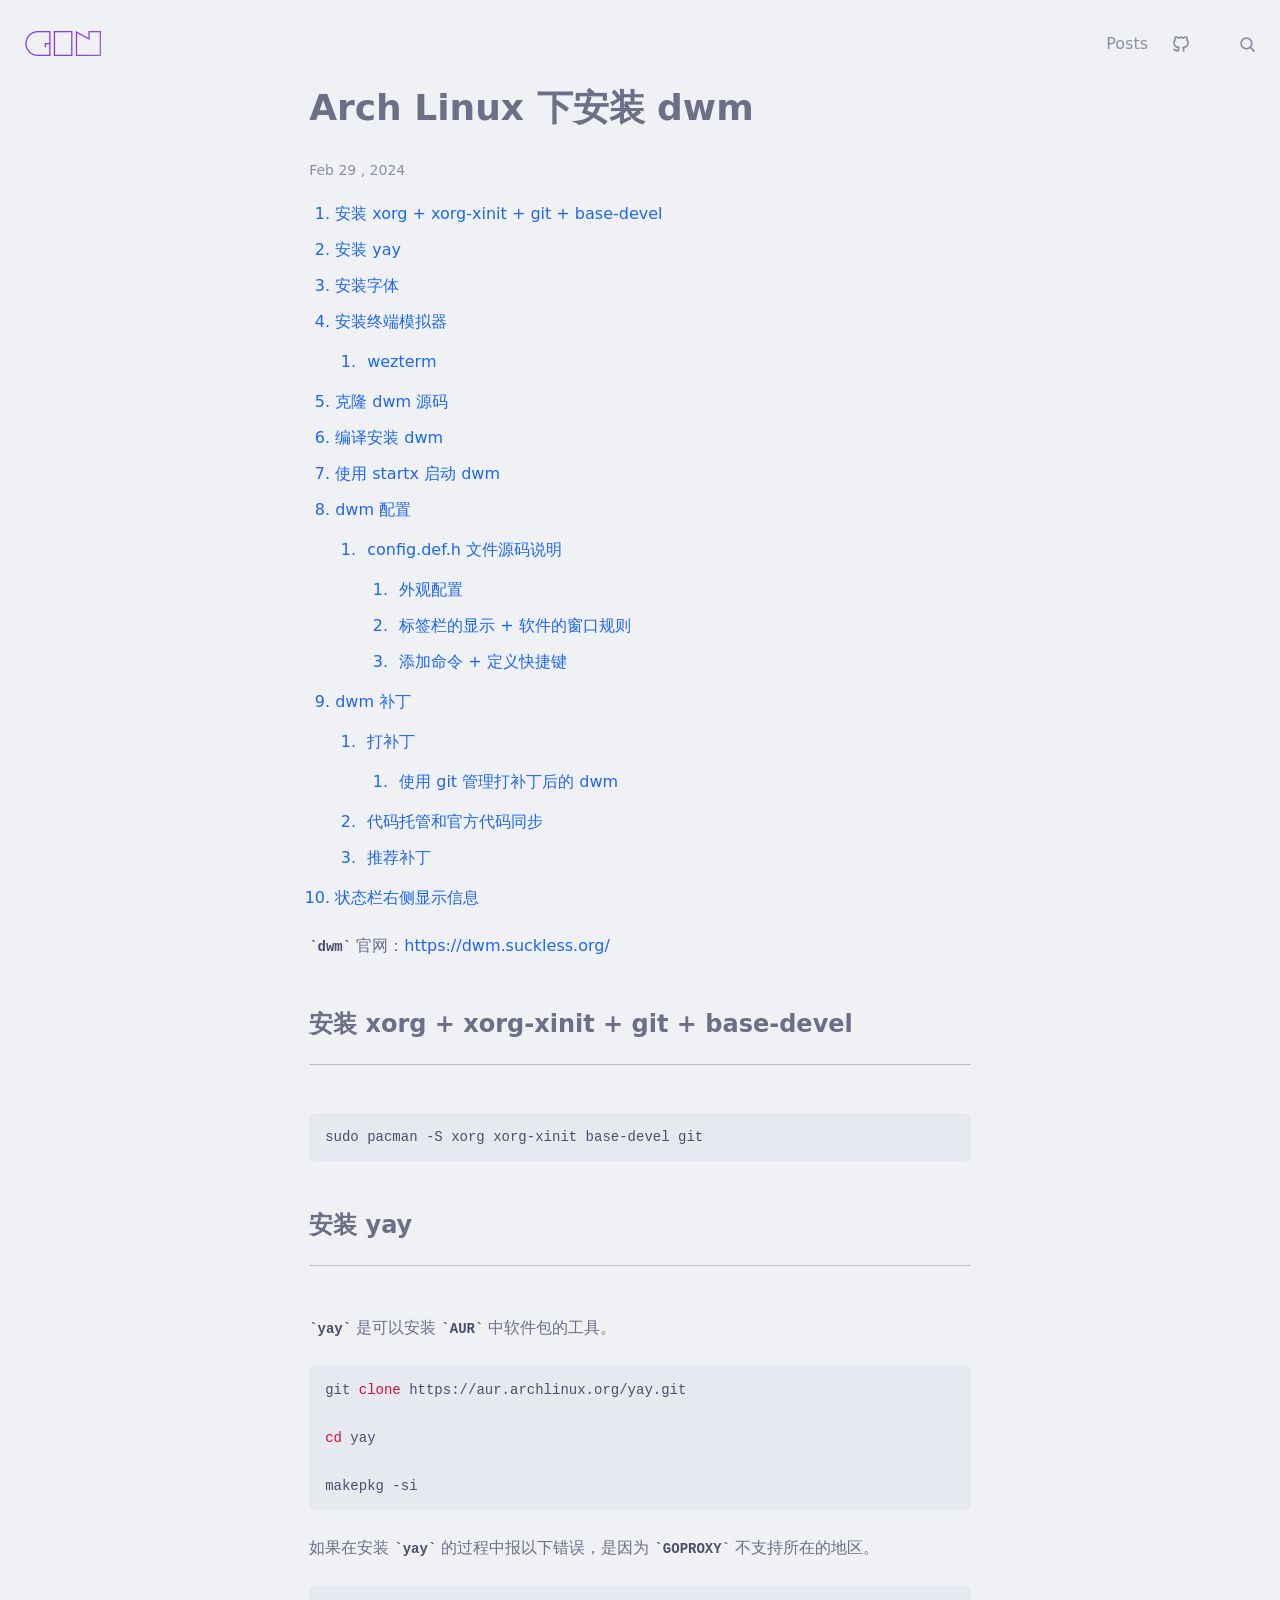
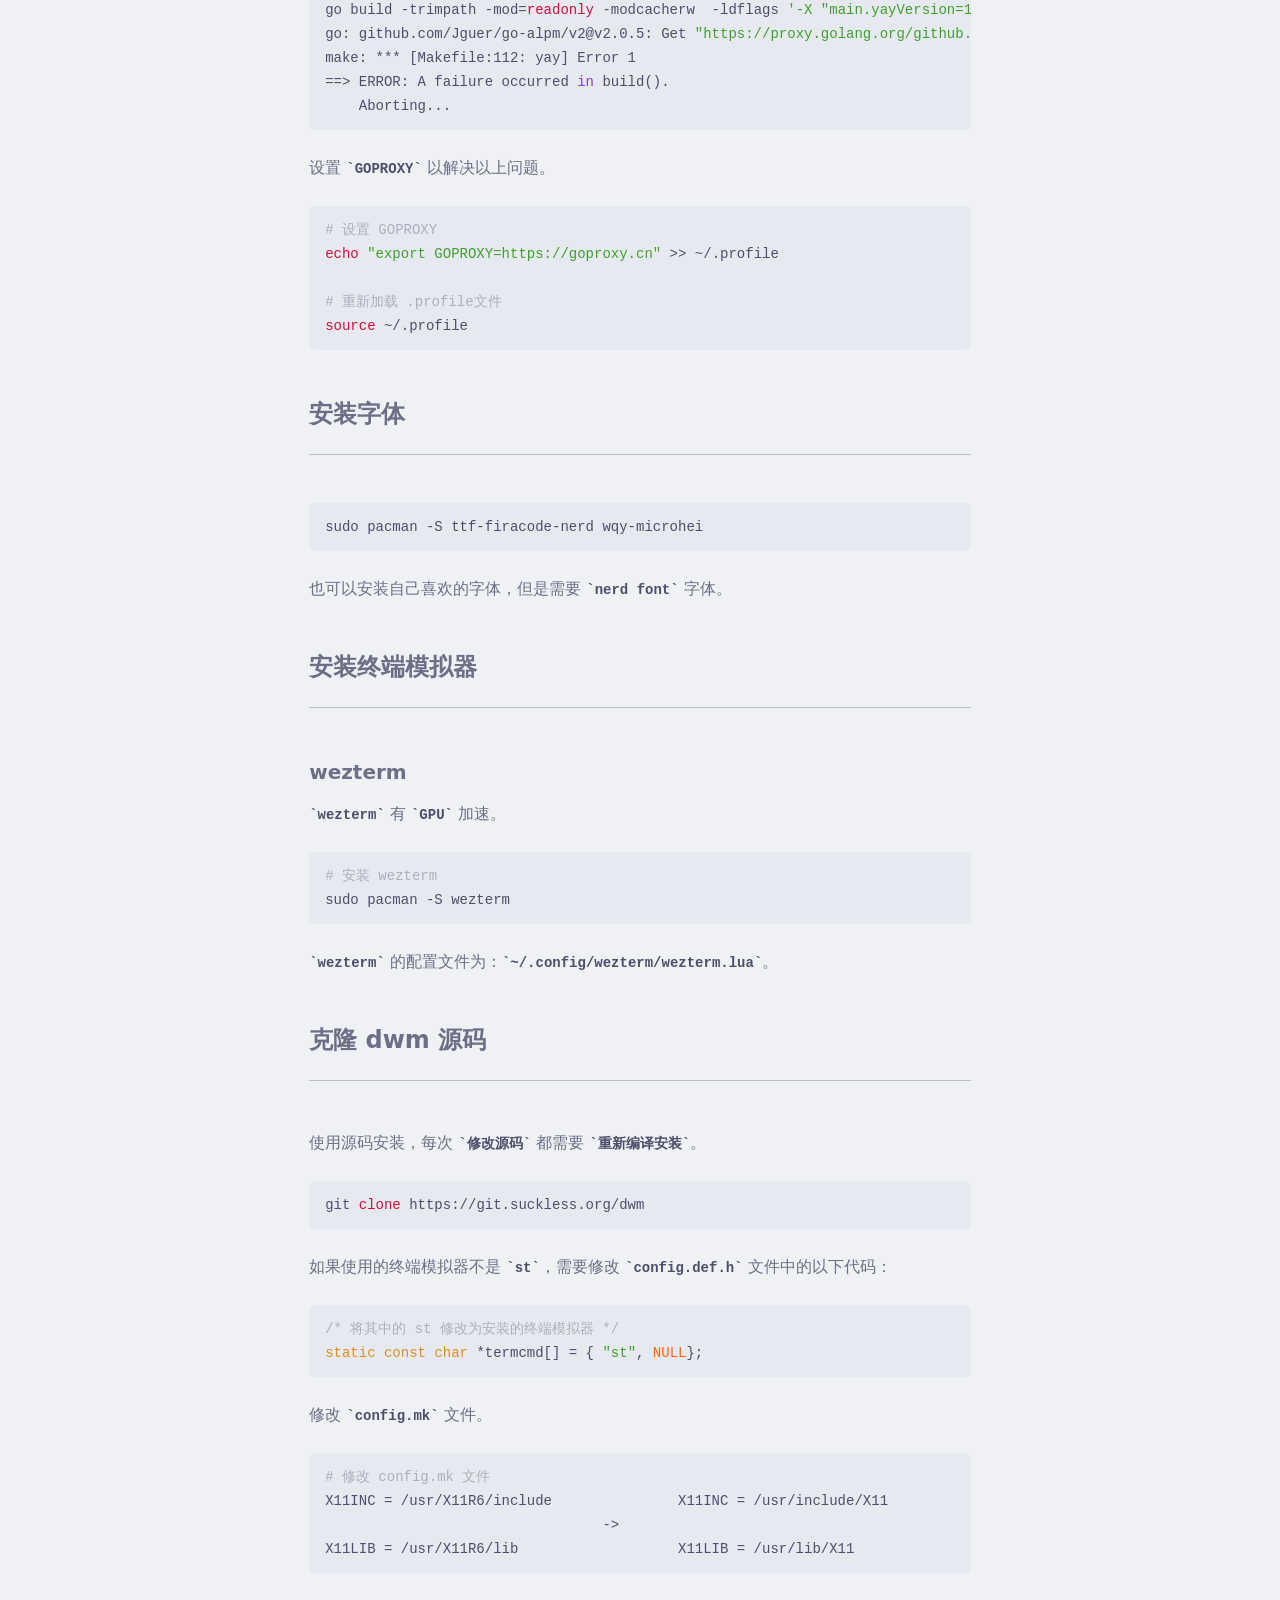
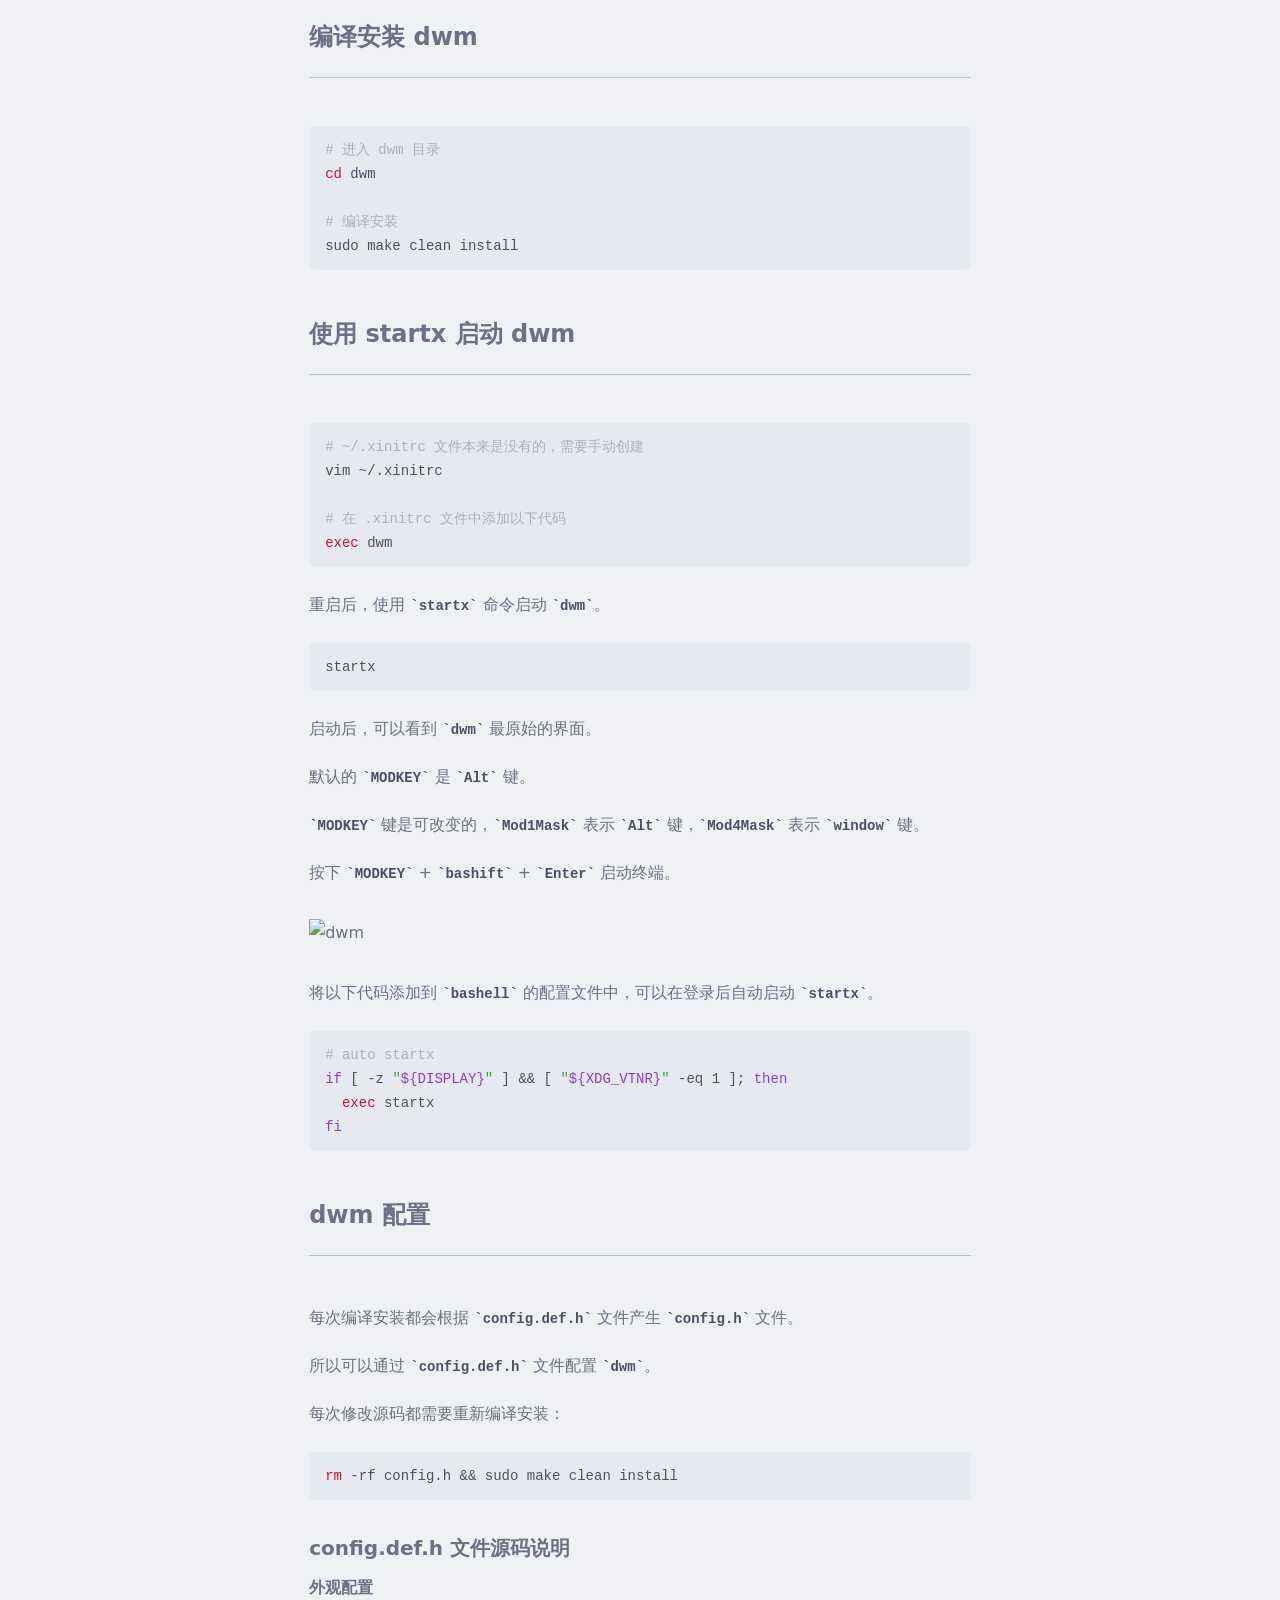
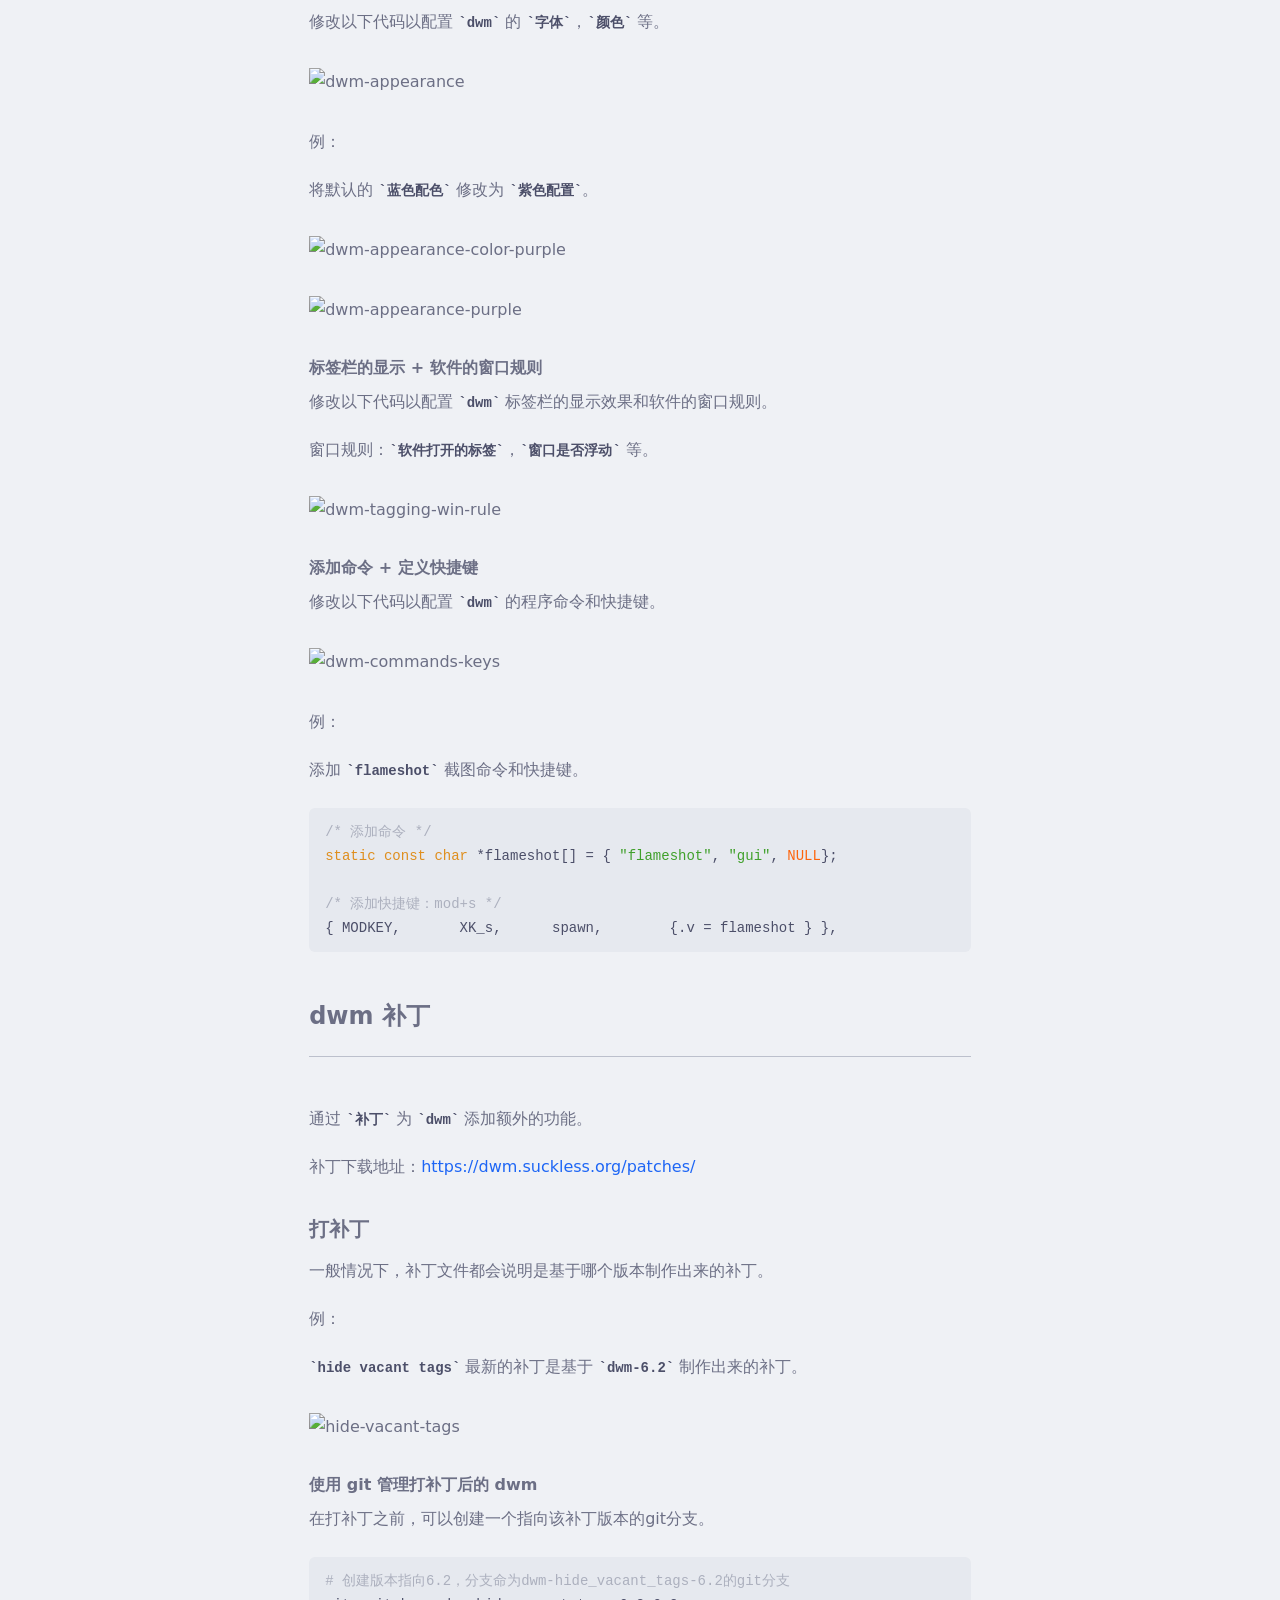
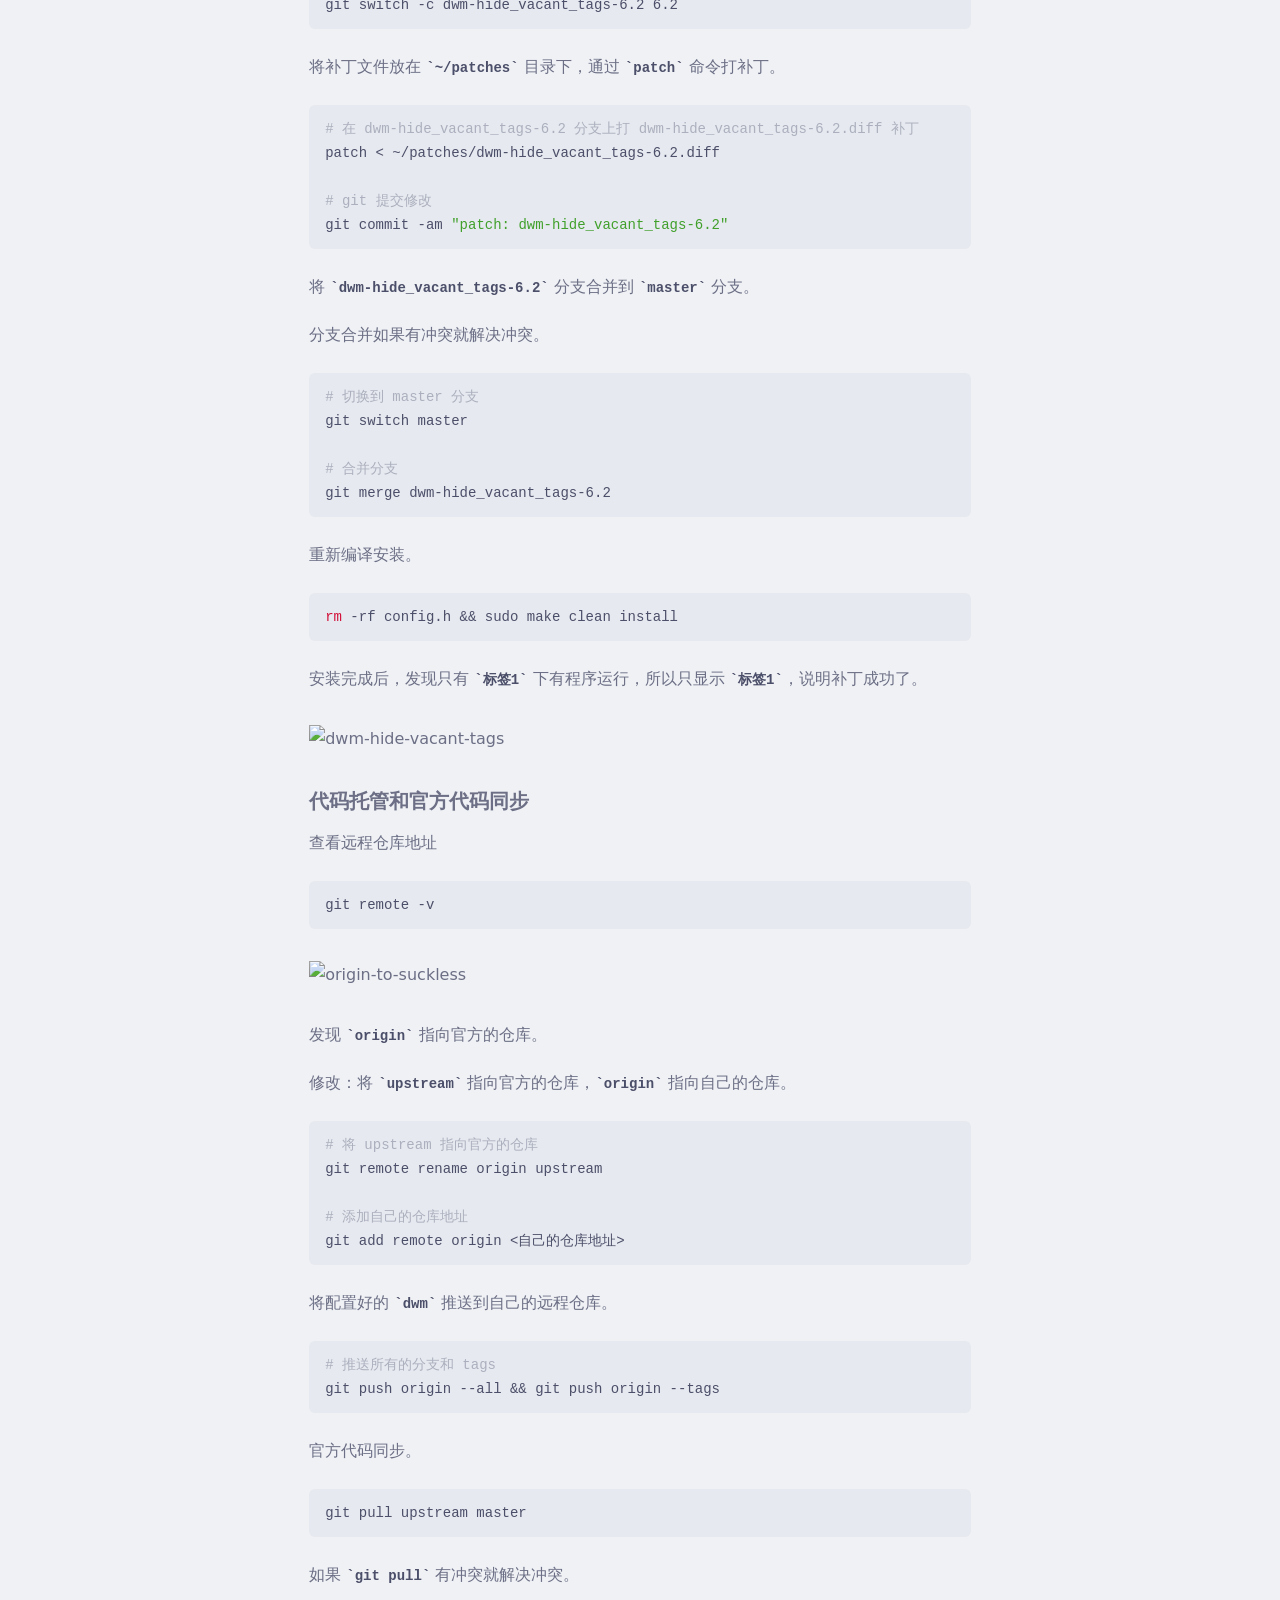
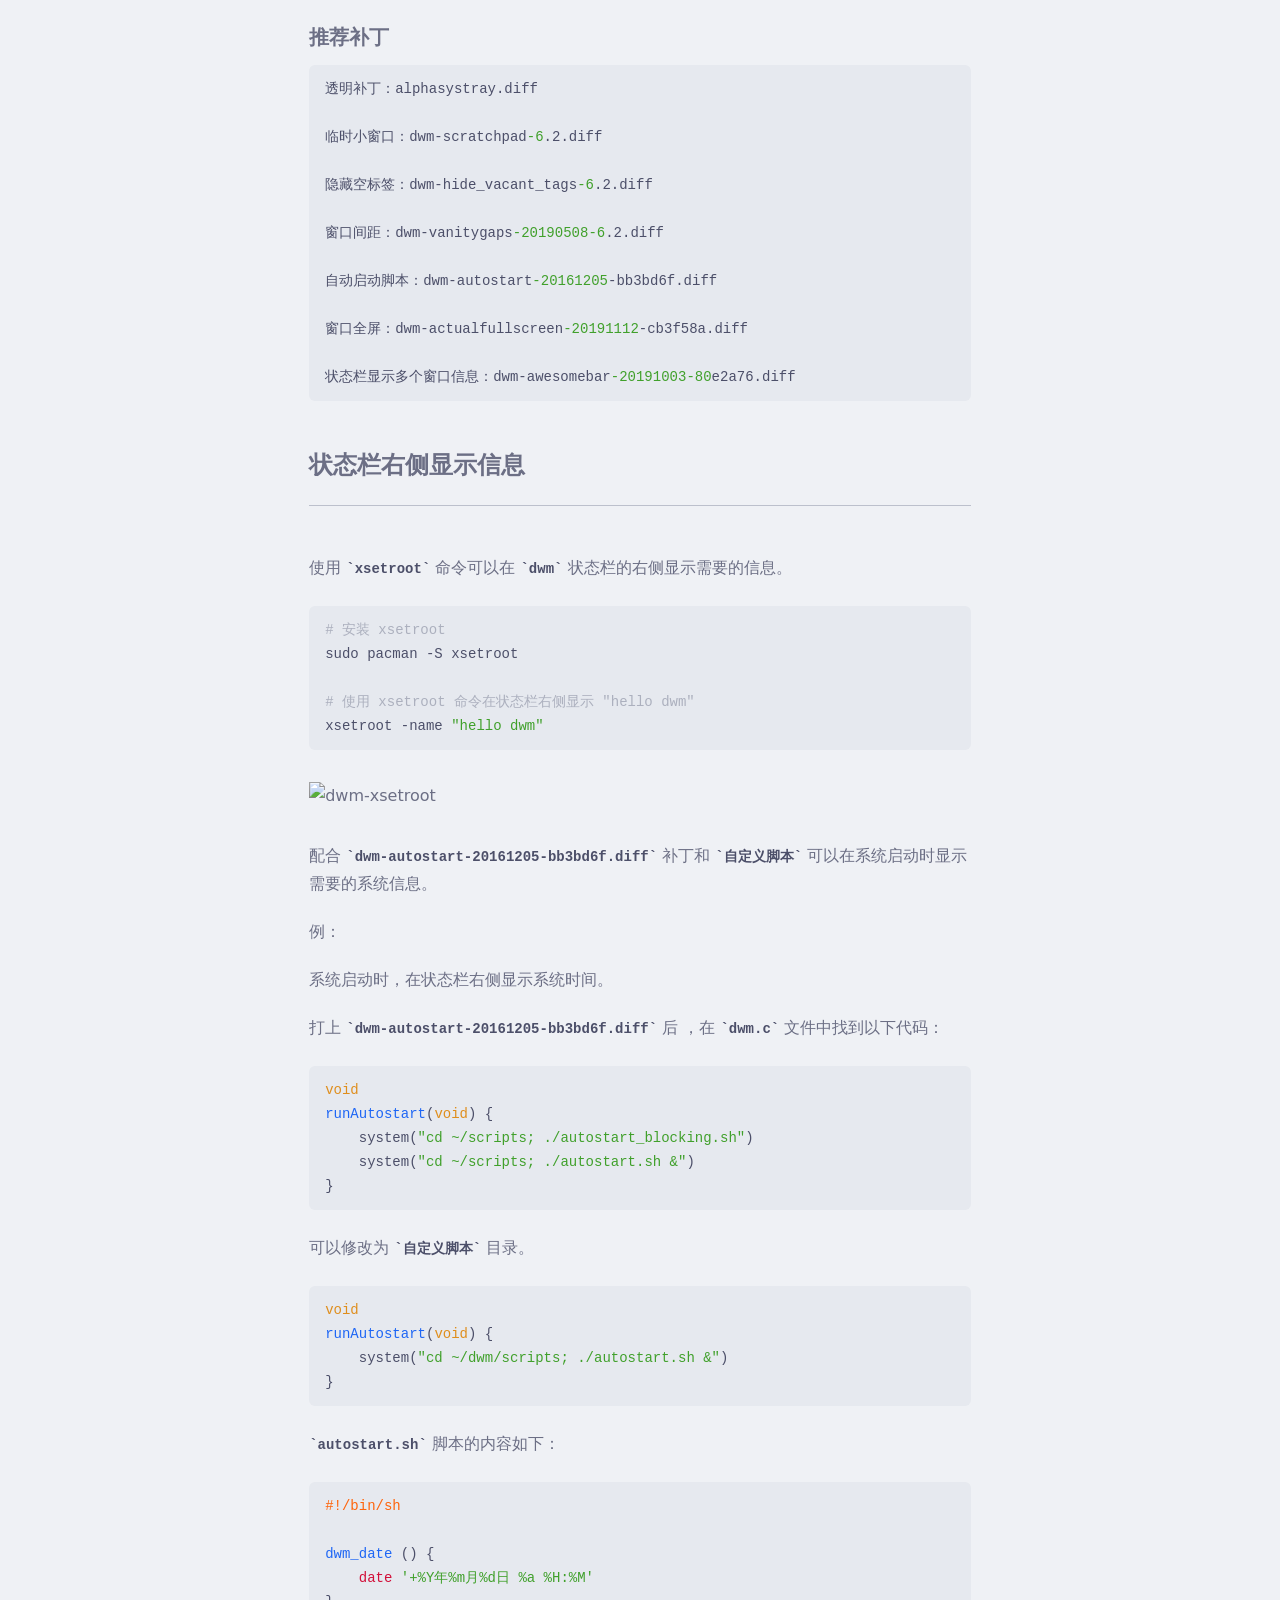
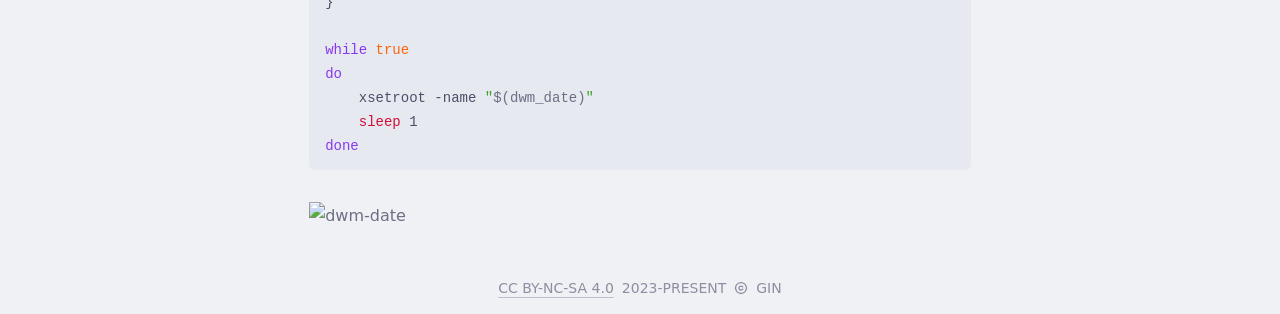
==== commit f129d9be: "update arch linux install dwm" ====
--- a/2024/02/29/arch-linux-install-dwm/index.html
+++ b/2024/02/29/arch-linux-install-dwm/index.html
@@ -99,78 +99,78 @@
   <div class="articleLink">
     <p><code>dwm</code> 官网：<a target="_blank" rel="noopener" href="https://dwm.suckless.org/">https://dwm.suckless.org/</a></p>
 <h2 id="安装-xorg-xorg-xinit-git-base-devel"><a href="#安装-xorg-xorg-xinit-git-base-devel" class="headerlink" title="安装 xorg + xorg-xinit + git + base-devel"></a>安装 xorg + xorg-xinit + git + base-devel</h2><hr>
-<pre><code class="sh">sudo pacman -S xorg xorg-xinit base-devel git
+<pre><code class="bash">sudo pacman -S xorg xorg-xinit base-devel git
 </code></pre>
 <h2 id="安装-yay"><a href="#安装-yay" class="headerlink" title="安装 yay"></a>安装 yay</h2><hr>
 <p><code>yay</code> 是可以安装 <code>AUR</code> 中软件包的工具。</p>
-<pre><code class="sh">git clone https://aur.archlinux.org/yay.git
+<pre><code class="bash">git clone https://aur.archlinux.org/yay.git
 
 cd yay
 
 makepkg -si
 </code></pre>
 <p>如果在安装 <code>yay</code> 的过程中报以下错误，是因为 <code>GOPROXY</code> 不支持所在的地区。</p>
-<pre><code class="sh">go build -trimpath -mod=readonly -modcacherw  -ldflags &#39;-X &quot;main.yayVersion=10.2.2&quot; -X &quot;main.localePath=/usr/share/locale/&quot; -linkmode=external&#39; -buildmode=pie -o yay
+<pre><code class="bash">go build -trimpath -mod=readonly -modcacherw  -ldflags &#39;-X &quot;main.yayVersion=10.2.2&quot; -X &quot;main.localePath=/usr/share/locale/&quot; -linkmode=external&#39; -buildmode=pie -o yay
 go: github.com/Jguer/go-alpm/v2@v2.0.5: Get &quot;https://proxy.golang.org/github.com/%21jguer/go-alpm/v2/@v/v2.0.5.mod&quot;: dial tcp 216.58.200.241:443: i/o timeout
 make: *** [Makefile:112: yay] Error 1
 ==&gt; ERROR: A failure occurred in build().
     Aborting...
 </code></pre>
 <p>设置 <code>GOPROXY</code> 以解决以上问题。</p>
-<pre><code class="sh"># 设置 GOPROXY
+<pre><code class="bash"># 设置 GOPROXY
 echo &quot;export GOPROXY=https://goproxy.cn&quot; &gt;&gt; ~/.profile
 
 # 重新加载 .profile文件
 source ~/.profile
 </code></pre>
 <h2 id="安装字体"><a href="#安装字体" class="headerlink" title="安装字体"></a>安装字体</h2><hr>
-<pre><code class="sh">sudo pacman -S ttf-firacode-nerd wqy-microhei
-</code></pre>
-<p>也可以安装自己喜欢的字体，但是需要 <code>nerd font</code> 字体，上面的 <code>wqy-microhei</code> 是中文自己。</p>
+<pre><code class="bash">sudo pacman -S ttf-firacode-nerd wqy-microhei
+</code></pre>
+<p>也可以安装自己喜欢的字体，但是需要 <code>nerd font</code> 字体。</p>
 <h2 id="安装终端模拟器"><a href="#安装终端模拟器" class="headerlink" title="安装终端模拟器"></a>安装终端模拟器</h2><hr>
 <h3 id="wezterm"><a href="#wezterm" class="headerlink" title="wezterm"></a>wezterm</h3><p><code>wezterm</code> 有 <code>GPU</code> 加速。</p>
-<pre><code class="sh"># 安装 wezterm
+<pre><code class="bash"># 安装 wezterm
 sudo pacman -S wezterm
 </code></pre>
 <p><code>wezterm</code> 的配置文件为：<code>~/.config/wezterm/wezterm.lua</code>。</p>
 <h2 id="克隆-dwm-源码"><a href="#克隆-dwm-源码" class="headerlink" title="克隆 dwm 源码"></a>克隆 dwm 源码</h2><hr>
 <p>使用源码安装，每次 <code>修改源码</code> 都需要 <code>重新编译安装</code>。</p>
-<pre><code class="sh">git clone https://git.suckless.org/dwm
+<pre><code class="bash">git clone https://git.suckless.org/dwm
 </code></pre>
 <p>如果使用的终端模拟器不是 <code>st</code>，需要修改 <code>config.def.h</code> 文件中的以下代码：</p>
 <pre><code class="c">/* 将其中的 st 修改为安装的终端模拟器 */
 static const char *termcmd[] = &#123; &quot;st&quot;, NULL&#125;;
 </code></pre>
 <p>修改 <code>config.mk</code> 文件。</p>
-<pre><code class="sh"># 修改 config.mk 文件
+<pre><code class="bash"># 修改 config.mk 文件
 X11INC = /usr/X11R6/include               X11INC = /usr/include/X11
                                  -&gt;
 X11LIB = /usr/X11R6/lib                   X11LIB = /usr/lib/X11
 </code></pre>
 <h2 id="编译安装-dwm"><a href="#编译安装-dwm" class="headerlink" title="编译安装 dwm"></a>编译安装 dwm</h2><hr>
-<pre><code class="sh"># 进入 dwm 目录
+<pre><code class="bash"># 进入 dwm 目录
 cd dwm
 
 # 编译安装
 sudo make clean install
 </code></pre>
 <h2 id="使用-startx-启动-dwm"><a href="#使用-startx-启动-dwm" class="headerlink" title="使用 startx 启动 dwm"></a>使用 startx 启动 dwm</h2><hr>
-<pre><code class="sh"># ~/.xinitrc 文件本来是没有的，需要手动创建
+<pre><code class="bash"># ~/.xinitrc 文件本来是没有的，需要手动创建
 vim ~/.xinitrc
 
 # 在 .xinitrc 文件中添加以下代码
 exec dwm
 </code></pre>
 <p>重启后，使用 <code>startx</code> 命令启动 <code>dwm</code>。</p>
-<pre><code class="sh">startx
+<pre><code class="bash">startx
 </code></pre>
 <p>启动后，可以看到 <code>dwm</code> 最原始的界面。</p>
 <p>默认的 <code>MODKEY</code> 是 <code>Alt</code> 键。</p>
 <p><code>MODKEY</code> 键是可改变的，<code>Mod1Mask</code> 表示 <code>Alt</code> 键，<code>Mod4Mask</code> 表示 <code>window</code> 键。</p>
-<p>按下 <code>MODKEY</code> + <code>Shift</code> + <code>Enter</code> 启动终端。</p>
+<p>按下 <code>MODKEY</code> + <code>bashift</code> + <code>Enter</code> 启动终端。</p>
 <p><img src="https://github.com/gin-18/pictures/blob/master/blog/arch-linux-install-dwm/dwm.png?raw=true" alt="dwm"></p>
-<p>将以下代码添加到 <code>shell</code> 的配置文件中，可以在登录后自动启动 <code>startx</code>。</p>
-<pre><code class="sh"># auto startx
+<p>将以下代码添加到 <code>bashell</code> 的配置文件中，可以在登录后自动启动 <code>startx</code>。</p>
+<pre><code class="bash"># auto startx
 if [ -z &quot;$&#123;DISPLAY&#125;&quot; ] &amp;&amp; [ &quot;$&#123;XDG_VTNR&#125;&quot; -eq 1 ]; then
   exec startx
 fi
@@ -179,7 +179,7 @@
 <p>每次编译安装都会根据 <code>config.def.h</code> 文件产生 <code>config.h</code> 文件。</p>
 <p>所以可以通过 <code>config.def.h</code> 文件配置 <code>dwm</code>。</p>
 <p>每次修改源码都需要重新编译安装：</p>
-<pre><code class="sh">rm -rf config.h &amp;&amp; sudo make clean install
+<pre><code class="bash">rm -rf config.h &amp;&amp; sudo make clean install
 </code></pre>
 <h3 id="config-def-h-文件源码说明"><a href="#config-def-h-文件源码说明" class="headerlink" title="config.def.h 文件源码说明"></a>config.def.h 文件源码说明</h3><h4 id="外观配置"><a href="#外观配置" class="headerlink" title="外观配置"></a>外观配置</h4><p>修改以下代码以配置 <code>dwm</code> 的 <code>字体</code>，<code>颜色</code> 等。</p>
 <p><img src="https://github.com/gin-18/pictures/blob/master/blog/arch-linux-install-dwm/dwm-appearance.png?raw=true" alt="dwm-appearance"></p>
@@ -208,11 +208,11 @@
 <p><code>hide vacant tags</code> 最新的补丁是基于 <code>dwm-6.2</code> 制作出来的补丁。</p>
 <p><img src="https://github.com/gin-18/pictures/blob/master/blog/arch-linux-install-dwm/hide-vacant-tags.png?raw=true" alt="hide-vacant-tags"></p>
 <h4 id="使用-git-管理打补丁后的-dwm"><a href="#使用-git-管理打补丁后的-dwm" class="headerlink" title="使用 git 管理打补丁后的 dwm"></a>使用 git 管理打补丁后的 dwm</h4><p>在打补丁之前，可以创建一个指向该补丁版本的git分支。</p>
-<pre><code class="sh"># 创建版本指向6.2，分支命为dwm-hide_vacant_tags-6.2的git分支
+<pre><code class="bash"># 创建版本指向6.2，分支命为dwm-hide_vacant_tags-6.2的git分支
 git switch -c dwm-hide_vacant_tags-6.2 6.2
 </code></pre>
 <p>将补丁文件放在 <code>~/patches</code> 目录下，通过 <code>patch</code> 命令打补丁。</p>
-<pre><code class="sh"># 在 dwm-hide_vacant_tags-6.2 分支上打 dwm-hide_vacant_tags-6.2.diff 补丁
+<pre><code class="bash"># 在 dwm-hide_vacant_tags-6.2 分支上打 dwm-hide_vacant_tags-6.2.diff 补丁
 patch &lt; ~/patches/dwm-hide_vacant_tags-6.2.diff
 
 # git 提交修改
@@ -220,35 +220,35 @@
 </code></pre>
 <p>将 <code>dwm-hide_vacant_tags-6.2</code> 分支合并到 <code>master</code> 分支。</p>
 <p>分支合并如果有冲突就解决冲突。</p>
-<pre><code class="sh"># 切换到 master 分支
+<pre><code class="bash"># 切换到 master 分支
 git switch master
 
 # 合并分支
 git merge dwm-hide_vacant_tags-6.2
 </code></pre>
 <p>重新编译安装。</p>
-<pre><code class="sh">rm -rf config.h &amp;&amp; sudo make clean install
+<pre><code class="bash">rm -rf config.h &amp;&amp; sudo make clean install
 </code></pre>
 <p>安装完成后，发现只有 <code>标签1</code> 下有程序运行，所以只显示 <code>标签1</code>，说明补丁成功了。</p>
 <p><img src="https://github.com/gin-18/pictures/blob/master/blog/arch-linux-install-dwm/dwm-patch-hide-vacant-tags.png?raw=true" alt="dwm-hide-vacant-tags"></p>
 <h3 id="代码托管和官方代码同步"><a href="#代码托管和官方代码同步" class="headerlink" title="代码托管和官方代码同步"></a>代码托管和官方代码同步</h3><p>查看远程仓库地址</p>
-<pre><code class="sh">git remote -v
+<pre><code class="bash">git remote -v
 </code></pre>
 <p><img src="https://github.com/gin-18/pictures/blob/master/blog/arch-linux-install-dwm/origin-to-suckless.png?raw=true" alt="origin-to-suckless"></p>
 <p>发现 <code>origin</code> 指向官方的仓库。</p>
 <p>修改：将 <code>upstream</code> 指向官方的仓库，<code>origin</code> 指向自己的仓库。</p>
-<pre><code class="sh"># 将 upstream 指向官方的仓库
+<pre><code class="bash"># 将 upstream 指向官方的仓库
 git remote rename origin upstream
 
 # 添加自己的仓库地址
 git add remote origin &lt;自己的仓库地址&gt;
 </code></pre>
 <p>将配置好的 <code>dwm</code> 推送到自己的远程仓库。</p>
-<pre><code class="sh"># 推送所有的分支和 tags
+<pre><code class="bash"># 推送所有的分支和 tags
 git push origin --all &amp;&amp; git push origin --tags
 </code></pre>
 <p>官方代码同步。</p>
-<pre><code class="sh">git pull upstream master
+<pre><code class="bash">git pull upstream master
 </code></pre>
 <p>如果 <code>git pull</code> 有冲突就解决冲突。</p>
 <h3 id="推荐补丁"><a href="#推荐补丁" class="headerlink" title="推荐补丁"></a>推荐补丁</h3><pre><code>透明补丁：alphasystray.diff
@@ -267,7 +267,7 @@
 </code></pre>
 <h2 id="状态栏右侧显示信息"><a href="#状态栏右侧显示信息" class="headerlink" title="状态栏右侧显示信息"></a>状态栏右侧显示信息</h2><hr>
 <p>使用 <code>xsetroot</code> 命令可以在 <code>dwm</code> 状态栏的右侧显示需要的信息。</p>
-<pre><code class="sh"># 安装 xsetroot
+<pre><code class="bash"># 安装 xsetroot
 sudo pacman -S xsetroot
 
 # 使用 xsetroot 命令在状态栏右侧显示 &quot;hello dwm&quot;
@@ -291,7 +291,7 @@
 &#125;
 </code></pre>
 <p><code>autostart.sh</code> 脚本的内容如下：</p>
-<pre><code class="sh">#!/bin/sh
+<pre><code class="bash">#!/bin/sh
 
 dwm_date () &#123;
     date &#39;+%Y年%m月%d日 %a %H:%M&#39;
